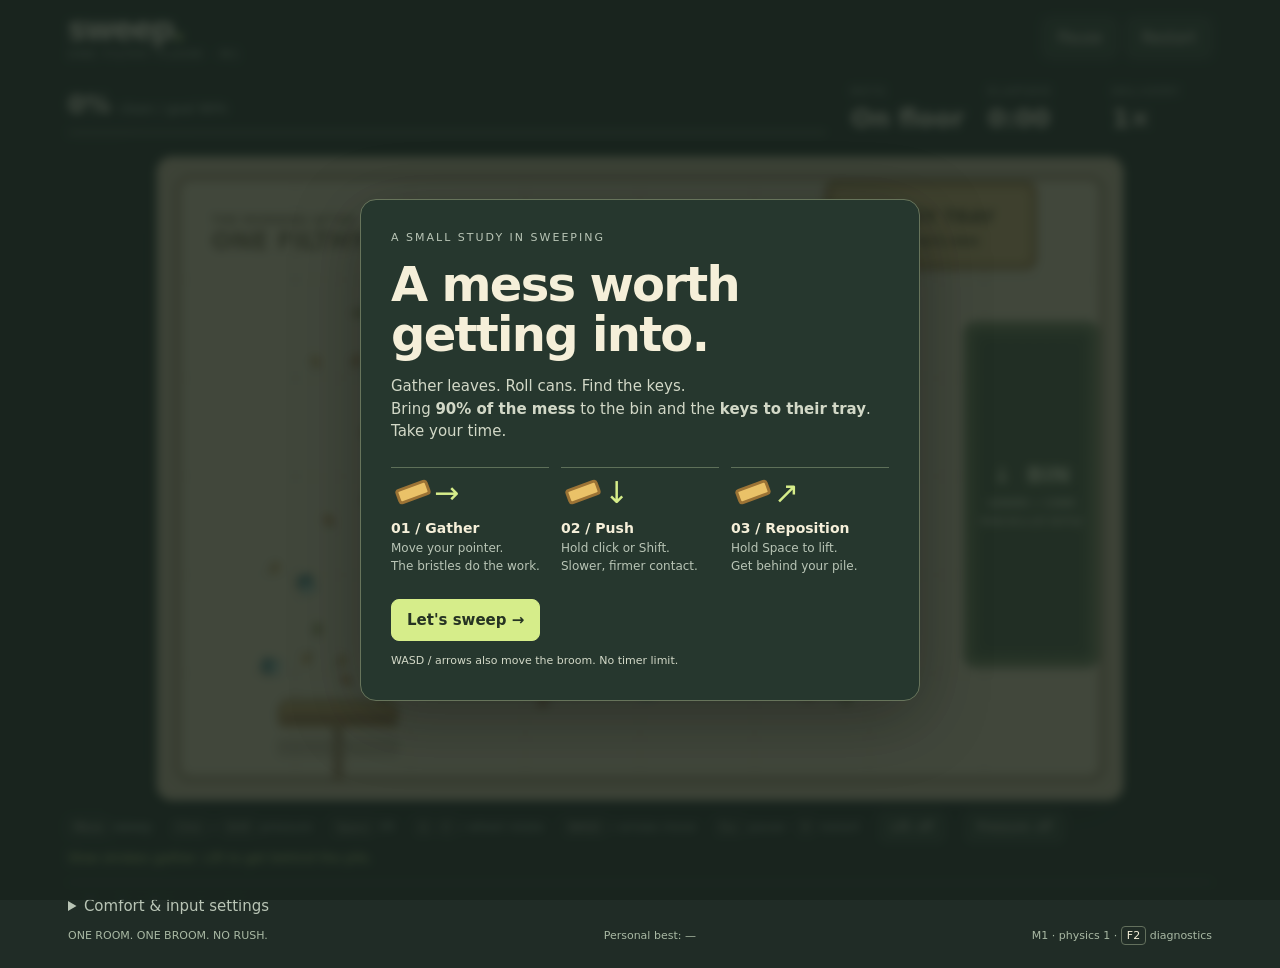
==== prototypes/m1/index.html @ b9cbade9 "Build Sweep M1 offline broom physics prototype with regression checks" ====
<!doctype html>
<html lang="en">
<head>
<meta charset="utf-8"><meta name="viewport" content="width=device-width,initial-scale=1">
<meta name="theme-color" content="#202c26"><title>Sweep — One filthy floor</title>
<style>
:root{color-scheme:dark;--bg:#202c26;--ink:#f5efd9;--muted:#b9c5b6;--lime:#d6ed8a;--line:#495548}*{box-sizing:border-box}body{margin:0;background:var(--bg);color:var(--ink);font:15px/1.5 system-ui,sans-serif}button,input{font:inherit}button{border:1px solid var(--line);border-radius:8px;padding:9px 15px;background:#304035;color:var(--ink);cursor:pointer}button:hover{background:#435643}button:focus-visible,input:focus-visible,summary:focus-visible{outline:3px solid #ffe295;outline-offset:3px}.primary{background:var(--lime);color:#263323;font-weight:750;border-color:var(--lime)}.primary:hover{background:#e8ffab}header{max-width:1200px;margin:auto;padding:20px 28px 12px;display:flex;align-items:center;justify-content:space-between;gap:16px}.brand{font-size:32px;font-weight:850;letter-spacing:-2px}.brand span{color:var(--lime)}.eyebrow{font-size:11px;letter-spacing:2px;text-transform:uppercase;color:var(--muted)}.header-actions{display:flex;gap:8px}main{max-width:1200px;margin:auto;padding:0 28px 24px}.dashboard{display:flex;align-items:center;gap:24px;padding:12px 0 18px}.clean{min-width:180px;flex:1}.metric{font-size:25px;font-weight:750;font-variant-numeric:tabular-nums}.metric small{font-size:13px;font-weight:400;color:var(--muted)}.bar{height:5px;background:#465346;border-radius:10px;margin-top:7px}.bar span{display:block;background:var(--lime);height:100%;border-radius:10px;transition:width .15s}.stat{min-width:100px}.stage{position:relative;max-width:1040px;margin:auto;border:1px solid #60705a;border-radius:16px;overflow:hidden;background:#dacdac;box-shadow:0 18px 60px #0003}canvas{width:100%;height:auto;display:block;touch-action:none;outline-offset:-5px;cursor:crosshair}.veil{position:absolute;inset:0;display:flex;align-items:center;justify-content:center;padding:20px;background:#18241dcc;backdrop-filter:blur(5px)}.veil[hidden]{display:none}.card{max-width:560px;width:100%;border:1px solid #67745b;border-radius:16px;background:#26372e;padding:30px;box-shadow:0 16px 70px #0005}.card h1{font-size:clamp(28px,4vw,48px);line-height:1.05;letter-spacing:-1.7px;margin:12px 0 16px}.card p{color:#d2d8c7;margin:12px 0}.steps{display:grid;grid-template-columns:repeat(3,1fr);gap:12px;margin:24px 0}.step{border-top:1px solid #5e7059;padding-top:12px;font-size:12px;color:var(--muted)}.step b{display:block;color:var(--ink);font-size:14px}.gesture{height:28px;position:relative;margin:0 0 10px}.gesture:before{content:"";position:absolute;left:5px;top:4px;width:28px;height:10px;background:#eac268;border:3px solid #9c7335;border-radius:4px;transform:rotate(-20deg)}.gesture:after{content:"→";position:absolute;left:43px;top:-10px;color:var(--lime);font-size:30px}.step:nth-child(2) .gesture:after{content:"↓"}.step:nth-child(3) .gesture:after{content:"↗"}.controls{display:flex;flex-wrap:wrap;align-items:center;gap:8px 18px;padding:17px 0 10px;color:var(--muted);font-size:12px}kbd{color:var(--ink);border:1px solid #63705d;padding:2px 5px;border-radius:4px;font:11px system-ui}#notice{min-height:24px;color:var(--lime);font-size:13px}details{border-top:1px solid var(--line);margin-top:10px;padding-top:12px}summary{cursor:pointer;color:var(--muted)}.settings{display:flex;flex-wrap:wrap;gap:14px 28px;padding:16px 0}.settings label{display:flex;align-items:center;gap:8px;font-size:13px}input{accent-color:var(--lime)}input[type=range]{width:100px}.foot{display:flex;justify-content:space-between;gap:14px;color:#a9b9a4;font-size:11px;padding-top:10px}.results{display:grid;grid-template-columns:1fr 1fr;gap:8px;margin:18px 0}.results div{padding:10px;background:#354739;border-radius:6px}.results b{display:block;font-size:22px}#debug{position:absolute;left:8px;bottom:8px;background:#101c16ee;color:#d6ed8a;white-space:pre;font:11px monospace;padding:8px;pointer-events:none}#debug:empty{display:none}@media(max-width:640px){header{padding:12px 14px}main{padding:0 12px 18px}.brand{font-size:27px}.eyebrow{letter-spacing:1px}.dashboard{gap:12px;padding:8px 0}.stat{min-width:60px}.clean{min-width:90px}.metric{font-size:18px}.metric small{font-size:10px}.card{padding:18px}.card h1{font-size:28px}.card p{font-size:12px}.steps{margin:12px 0;gap:8px}.gesture{display:none}.step{font-size:10px}.step b{font-size:12px}.veil{padding:10px}.header-actions button{padding:7px 10px}.foot{flex-direction:column;gap:3px}}@media(prefers-reduced-motion:reduce){.bar span{transition:none}}
.stage{max-width:min(1040px,calc((100svh - 255px)*1.5))}@media(max-width:640px){.stage{max-width:100%}.veil{position:fixed;z-index:10}.card{max-height:92svh;overflow:auto}}
header .brand{line-height:1.1}header{padding-top:12px;padding-bottom:8px}.controls{padding-top:10px;padding-bottom:5px}.controls button{padding:6px 12px}
.veil{position:fixed;z-index:10}.card{max-height:92svh;overflow:auto}
</style>
</head>
<body>
<header><div><div class="brand">sweep<span>.</span></div><div class="eyebrow">One filthy floor · M1</div></div><div class="header-actions"><button id="pause" disabled>Pause</button><button id="restart" disabled>Restart</button></div></header>
<main>
<div class="dashboard"><div class="clean"><div class="metric"><span id="clean">0</span>% <small>clean / goal 90%</small></div><div class="bar"><span id="progress" style="width:0%"></span></div></div><div class="stat"><div class="eyebrow">Keys</div><div id="keys" class="metric">On floor</div></div><div class="stat"><div class="eyebrow">Elapsed</div><div id="time" class="metric">0:00</div></div><div class="stat"><div class="eyebrow">Delivery</div><div id="combo" class="metric">1×</div></div></div>
<div class="stage"><canvas id="floor" width="960" height="640" tabindex="0" aria-label="Sweep floor. Move pointer or WASD to sweep. Shift presses, Space lifts, Q and E rotate. Deliver debris to the bin on the right and keys to the top tray."></canvas><div id="debug"></div>
<div id="overlay" class="veil"><section class="card" id="card" aria-labelledby="title"><div class="eyebrow">A small study in sweeping</div><h1 id="title">A mess worth<br>getting into.</h1><p>Gather leaves. Roll cans. Find the keys.<br>Bring <strong>90% of the mess</strong> to the bin and the <strong>keys to their tray</strong>. Take your time.</p><div class="steps"><div class="step"><div class="gesture"></div><b>01 / Gather</b>Move your pointer.<br>The bristles do the work.</div><div class="step"><div class="gesture"></div><b>02 / Push</b>Hold click or Shift.<br>Slower, firmer contact.</div><div class="step"><div class="gesture"></div><b>03 / Reposition</b>Hold Space to lift.<br>Get behind your pile.</div></div><button id="start" class="primary">Let's sweep →</button><p style="font-size:11px;margin-bottom:0">WASD / arrows also move the broom. No timer limit.</p></section></div></div>
<div class="controls"><span><kbd>Move</kbd> sweep</span><span><kbd>Click</kbd> / <kbd>Shift</kbd> pressure</span><span><kbd>Space</kbd> lift</span><span><kbd>Q</kbd> <kbd>E</kbd> / wheel rotate</span><span><kbd>WASD</kbd> / arrows move</span><span><kbd>Esc</kbd> pause · <kbd>R</kbd> restart</span><button id="lift" aria-pressed="false">Lift: off</button><button id="pressure" aria-pressed="false">Pressure: off</button></div>
<div id="notice" role="status" aria-live="polite">Slow strokes gather. Lift to get behind the pile.</div>
<details id="options"><summary>Comfort & input settings</summary><div class="settings"><label>Response speed <input id="sensitivity" type="range" min="0.5" max="1.5" step="0.1" value="1"></label><label>Smoothing <input id="smoothing" type="range" min="0" max="0.12" step="0.01" value="0.03"></label><label><input id="togglePressure" type="checkbox">Toggle pressure key/click</label><label><input id="toggleLift" type="checkbox">Toggle lift key</label><label><input id="contrast" type="checkbox">High contrast</label><label><input id="quiet" type="checkbox">Mute sound</label><label><input id="reduced" type="checkbox">Reduce effects</label><label><input id="highlight" type="checkbox" checked>Highlight last debris</label><button id="recover">Return keys to floor</button><button id="resetLocal">Reset local settings & best</button></div></details>
<div class="foot"><span>ONE ROOM. ONE BROOM. NO RUSH.</span><span id="record">Personal best: —</span><span>M1 · physics 1 · <kbd>F2</kbd> diagnostics</span></div>
</main>
<script id="simulation">
'use strict';
// The simulation has no DOM, random clock, rendering or storage dependencies.
const SweepCore=(()=>{
const W=960,H=640,DT=1/120,BOUNDS={l:24,r:936,t:24,b:616},BIN={x:802,y:164,w:134,h:344},TRAY={x:664,y:24,w:210,h:88};
const clamp=(v,a,b)=>Math.max(a,Math.min(b,v));
function rng(seed){return()=>{seed=(Math.imul(seed,1664525)+1013904223)>>>0;return seed/4294967296;};}
class Hash{constructor(){this.cells=new Map();}insert(p){const key=Math.floor(p.x/32)+','+Math.floor(p.y/32);if(!this.cells.has(key))this.cells.set(key,[]);this.cells.get(key).push(p);}query(l,t,r,b){const out=[];for(let y=Math.floor(t/32);y<=Math.floor(b/32);y++)for(let x=Math.floor(l/32);x<=Math.floor(r/32);x++){const a=this.cells.get(x+','+y);if(a)out.push(...a);}return out;}}
function body(id,type,x,y){return{id,type,x,y,vx:0,vy:0,r:type==='can'?9:type==='keys'?11:5.5,weight:type==='can'?2:type==='keys'?0:1,drag:type==='can'?2.6:type==='keys'?9:11,angle:id*2.4,disposed:false,settle:0,group:null,touched:-100};}
function create(count=100){const random=rng(71421),pieces=[];for(let i=0;i<count;i++){const type=i<Math.round(count*.8)?'leaf':'can';let x,y,tries=0;do{x=105+random()*615;y=150+random()*397;tries++;}while(tries<80&&pieces.some(p=>Math.hypot(p.x-x,p.y-y)<p.r+(type==='can'?9:5.5)+2));pieces.push(body(i,type,x,y));}pieces.push(body(count,'keys',582,435));return{pieces,broom:{x:180,y:560,a:0,vx:0,vy:0,offset:0},time:0,total:pieces.reduce((s,p)=>s+p.weight,0),weight:0,disposed:0,recovered:false,score:0,strokes:0,group:null,idle:1,combo:1,maxCombo:1,complete:false,events:[],contacts:0,resets:0};}
function inZone(p,z){return p.x-p.r>=z.x&&p.x+p.r<=z.x+z.w&&p.y-p.r>=z.y&&p.y+p.r<=z.y+z.h;}
function contain(p){p.x=clamp(p.x,BOUNDS.l+p.r,BOUNDS.r-p.r);p.y=clamp(p.y,BOUNDS.t+p.r,BOUNDS.b-p.r);if(p.x<=BOUNDS.l+p.r&&p.vx<0||p.x>=BOUNDS.r-p.r&&p.vx>0)p.vx=0;if(p.y<=BOUNDS.t+p.r&&p.vy<0||p.y>=BOUNDS.b-p.r&&p.vy>0)p.vy=0;}
function recover(s){const p=s.pieces.find(p=>p.type==='keys');if(!p||p.disposed)return;p.x=730;p.y=127;p.vx=p.vy=p.settle=0;p.group=null;s.events.push({type:'reject'});}
function step(s,input,dt=DT){if(s.complete)return;s.events=[];s.time+=dt;const b=s.broom,old={x:b.x,y:b.y,a:b.a};const cap=500*(input.sensitivity||1)*(input.pressure?.7:1),tau=input.smoothing??.03;
let dx=clamp(input.x??b.x,BOUNDS.l+8,BOUNDS.r-8)-b.x,dy=clamp(input.y??b.y,BOUNDS.t+8,BOUNDS.b-8)-b.y,len=Math.hypot(dx,dy);const speed=Math.min(cap,len/Math.max(dt,tau));b.vx=len>.001?dx/len*speed:0;b.vy=len>.001?dy/len*speed:0;b.x+=b.vx*dt;b.y+=b.vy*dt;b.offset+=clamp(input.rotate||0,-1,1)*2.5*dt;
if(speed>12||input.rotate){let angle=speed>12?Math.atan2(b.vy,b.vx)+Math.PI/2+b.offset:b.a+clamp(input.rotate||0,-1,1)*2.5*dt;let delta=((angle-b.a+Math.PI*1.5)%Math.PI+Math.PI)%Math.PI-Math.PI/2;b.a+=clamp(delta,-5*dt,5*dt);}
const moving=speed>8||!!input.rotate;if(input.lift){s.group=null;s.idle=1;}else if(moving){if(!s.group){s.group={ids:new Set()};s.strokes++;}s.idle=0;}else{s.idle+=dt;if(s.idle>.35)s.group=null;}
for(const p of s.pieces){if(p.disposed)continue;p.vx*=Math.exp(-p.drag*dt);p.vy*=Math.exp(-p.drag*dt);p.x+=p.vx*dt;p.y+=p.vy*dt;p.angle+=p.vx*dt*.015;contain(p);}
if(!input.lift){const hash=new Hash();for(const p of s.pieces)if(!p.disposed)hash.insert(p);const reach=76,candidates=hash.query(Math.min(old.x,b.x)-reach,Math.min(old.y,b.y)-reach,Math.max(old.x,b.x)+reach,Math.max(old.y,b.y)+reach);const steps=Math.max(1,Math.ceil((Math.hypot(b.x-old.x,b.y-old.y)+56*Math.abs(b.a-old.a))/3));for(let k=1;k<=steps;k++){const t=k/steps,cx=old.x+(b.x-old.x)*t,cy=old.y+(b.y-old.y)*t,a=old.a+(b.a-old.a)*t,ax=Math.cos(a),ay=Math.sin(a);for(const p of candidates){const along=clamp((p.x-cx)*ax+(p.y-cy)*ay,-56,56),px=cx+ax*along,py=cy+ay*along;let nx=p.x-px,ny=p.y-py,d=Math.hypot(nx,ny),r=p.r+7;if(d>=r)continue;if(d<.0001){nx=-ay;ny=ax;d=1;}else{nx/=d;ny/=d;}const depth=r-(d===1&&p.x===px&&p.y===py?0:d);p.x+=nx*depth;p.y+=ny*depth;const angular=(b.a-old.a)/dt,cvx=b.vx-ay*along*angular,cvy=b.vy+ax*along*angular,normal=cvx*nx+cvy*ny,existing=p.vx*nx+p.vy*ny,gain=input.pressure?1.5:1,impulse=Math.max(0,Math.min(520,normal*.8*gain)-existing);p.vx+=nx*impulse;p.vy+=ny*impulse;if(input.pressure){const tangent=-p.vx*ny+p.vy*nx;p.vx+=ny*tangent*.16;p.vy-=nx*tangent*.16;}const v=Math.hypot(p.vx,p.vy);if(v>520){p.vx*=520/v;p.vy*=520/v;}contain(p);if(moving&&s.group&&p.weight>0){s.group.ids.add(p.id);p.group=s.group;p.touched=s.time;s.contacts++;}}}}
// Rebuild the uniform grid per solver pass: clusters transfer through actual contact only.
for(let iter=0;iter<4;iter++){const hash=new Hash();for(const p of s.pieces)if(!p.disposed)hash.insert(p);for(const p of s.pieces){if(p.disposed)continue;for(const q of hash.query(p.x-23,p.y-23,p.x+23,p.y+23)){if(q.id<=p.id)continue;let dx=q.x-p.x,dy=q.y-p.y,d=Math.hypot(dx,dy),r=p.r+q.r;if(d>=r)continue;if(d<.001){dx=1;dy=0;d=1;}const nx=dx/d,ny=dy/d,correction=(r-d)*.5;p.x-=nx*correction;p.y-=ny*correction;q.x+=nx*correction;q.y+=ny*correction;const relative=(q.vx-p.vx)*nx+(q.vy-p.vy)*ny;if(relative<0){const impulse=-relative*.48;p.vx-=nx*impulse;p.vy-=ny*impulse;q.vx+=nx*impulse;q.vy+=ny*impulse;}contain(p);contain(q);}}}
for(const p of s.pieces){if(p.disposed)continue;contain(p);const eligible=inZone(p,p.type==='keys'?TRAY:BIN);if(p.type==='keys'&&inZone(p,BIN)){recover(s);continue;}p.settle=eligible&&Math.hypot(p.vx,p.vy)<28?p.settle+dt:0;if(p.settle+1e-9>=.3){p.disposed=true;p.vx=p.vy=0;if(p.type==='keys'){s.recovered=true;s.score+=100;s.events.push({type:'keys'});}else{s.disposed++;s.weight+=p.weight;const combo=p.group&&s.time-p.touched<=2?clamp(1+Math.floor(p.group.ids.size/5),1,5):1;s.combo=combo;s.maxCombo=Math.max(s.maxCombo,combo);s.score+=10*combo;s.events.push({type:'dispose',x:p.x,y:p.y,combo});}}}
s.complete=s.weight>=s.total*.9&&s.recovered;
}
return{W,H,DT,BOUNDS,BIN,TRAY,create,step,body,clamp,inZone,recover};
})();
if(typeof module!=='undefined')module.exports=SweepCore;
</script>
<script id="presentation">
(()=>{'use strict';const $=id=>document.getElementById(id),C=SweepCore,canvas=$('floor'),ctx=canvas.getContext('2d');let s=C.create(),mode='start',held=new Set(),pointer={x:180,y:560,inside:false},pressed=false,lifted=false,pressureLatch=false,liftLatch=false,debug=false,acc=0,last=0,frameCost=0,simCost=0,effects=[],audio=null,lastSound=0,best=null,keyboardMode=true,frameSamples=[],costSamples=[],metrics={fps:0,p95:0};
const defaults={sensitivity:1,smoothing:.03,togglePressure:false,toggleLift:false,contrast:false,quiet:false,reduced:matchMedia('(prefers-reduced-motion: reduce)').matches,highlight:true};let settings={...defaults};const STORE='sweep.m1.physics1.v1';let storageOK=true;
try{const data=JSON.parse(localStorage.getItem(STORE)||'null');if(data){for(const k in defaults){if(typeof data.settings?.[k]===typeof defaults[k])settings[k]=data.settings[k];}settings.sensitivity=C.clamp(settings.sensitivity,.5,1.5);settings.smoothing=C.clamp(settings.smoothing,0,.12);if(Number.isFinite(data.best)&&data.best>0)best=data.best;}}catch{storageOK=false;}
function save(){try{localStorage.setItem(STORE,JSON.stringify({settings,best}));storageOK=true;}catch{storageOK=false;}record();}
function record(){$('record').textContent=(best?'Personal best: '+clock(best):'Personal best: —')+(storageOK?'':' · memory only');}function clock(t){return Math.floor(t/60)+':'+String(Math.floor(t%60)).padStart(2,'0');}
function syncSettings(){for(const k in defaults){const el=$(k);if(el.type==='checkbox')el.checked=settings[k];else el.value=settings[k];}record();}syncSettings();for(const k in defaults)$(k).addEventListener('input',()=>{settings[k]=$(k).type==='checkbox'?$(k).checked:Number($(k).value);save();});
function clearInput(){held.clear();pressed=false;lifted=false;pressureLatch=false;liftLatch=false;pointer={x:s.broom.x,y:s.broom.y,inside:false};buttons();}function buttons(){$('lift').textContent='Lift: '+(liftLatch?'on':'off');$('lift').setAttribute('aria-pressed',liftLatch);$('pressure').textContent='Pressure: '+(pressureLatch?'on':'off');$('pressure').setAttribute('aria-pressed',pressureLatch);}
function sound(type){if(settings.quiet)return;try{if(!audio)audio=new(window.AudioContext||window.webkitAudioContext)();if(audio.state==='suspended')audio.resume();if(audio.currentTime-lastSound<.065)return;lastSound=audio.currentTime;const o=audio.createOscillator(),g=audio.createGain();o.type=type==='scrape'?'triangle':'sine';const f=type==='keys'?880:type==='dispose'?440:90;o.frequency.setValueAtTime(f,audio.currentTime);o.frequency.exponentialRampToValueAtTime(f*.65,audio.currentTime+.09);g.gain.setValueAtTime(type==='scrape'?.012:.055,audio.currentTime);g.gain.exponentialRampToValueAtTime(.001,audio.currentTime+.12);o.connect(g);g.connect(audio.destination);o.start();o.stop(audio.currentTime+.13);}catch{}}
function start(){s=C.create();mode='play';acc=0;effects=[];clearInput();$('overlay').hidden=true;$('pause').disabled=false;$('restart').disabled=false;$('pause').textContent='Pause';$('notice').textContent='Slow strokes gather. Lift to get behind the pile.';$('options').open=false;canvas.focus({preventScroll:true});sound('start');}
function pause(){if(mode!=='play')return;mode='pause';acc=0;clearInput();$('overlay').hidden=false;$('card').innerHTML='<div class="eyebrow">Take your time</div><h1 id="title">Broom break.</h1><p>Your floor is right where you left it.</p><button id="resume" class="primary">Keep sweeping →</button>';$('resume').onclick=resume;$('resume').focus();$('pause').textContent='Resume';}
function resume(){if(mode!=='pause')return;clearInput();mode='play';acc=0;last=performance.now();$('overlay').hidden=true;$('pause').textContent='Pause';canvas.focus({preventScroll:true});}
function finish(){mode='result';clearInput();if(best===null||s.time<best){best=s.time;save();}$('overlay').hidden=false;$('pause').disabled=true;$('card').innerHTML='<div class="eyebrow">Keys safe. Floor saved.</div><h1 id="title">That’s better.</h1><p>A little order, made by hand.</p><div class="results"><div><b>'+Math.floor(s.weight/s.total*100)+'%</b>clean · '+s.disposed+' pieces</div><div><b>'+clock(s.time)+'</b>elapsed · no time bonus</div><div><b>'+s.strokes+'</b>grounded strokes</div><div><b>'+s.score+'</b>points · best delivery '+s.maxCombo+'×</div></div><p style="font-size:12px">Keys recovered ✓ · '+(s.disposed/Math.max(1,s.strokes)).toFixed(1)+' pieces per stroke. Try a slower, tighter pile next time.</p><button id="again" class="primary">Make a mess again →</button>';$('again').onclick=start;$('again').focus();$('notice').textContent='Cleanup complete. Same mess, another route?';sound('keys');}
$('start').onclick=start;$('restart').onclick=start;$('pause').onclick=()=>mode==='pause'?resume():pause();$('lift').onclick=()=>{if(mode==='play'){liftLatch=!liftLatch;buttons();canvas.focus({preventScroll:true});}};$('pressure').onclick=()=>{if(mode==='play'){pressureLatch=!pressureLatch;buttons();canvas.focus({preventScroll:true});}};$('recover').onclick=()=>{if(mode==='play'&&!s.recovered){C.recover(s);$('notice').textContent='Keys returned below their tray. Push them upward into it.';}};$('resetLocal').onclick=()=>{settings={...defaults};best=null;try{localStorage.removeItem(STORE);storageOK=true;}catch{storageOK=false;}syncSettings();$('notice').textContent='Local settings and personal best reset.';};
function eventPoint(e){keyboardMode=false;const r=canvas.getBoundingClientRect();if(e.clientX<r.left||e.clientX>r.right||e.clientY<r.top||e.clientY>r.bottom){pointer.inside=false;pressed=false;return;}pointer.x=C.clamp((e.clientX-r.left)/r.width*C.W,24,936);pointer.y=C.clamp((e.clientY-r.top)/r.height*C.H,24,616);pointer.inside=true;}
canvas.addEventListener('pointermove',e=>{if(mode==='play')eventPoint(e);});canvas.addEventListener('pointerdown',e=>{if(mode!=='play'||e.button!==0)return;eventPoint(e);canvas.focus({preventScroll:true});canvas.setPointerCapture(e.pointerId);if(settings.togglePressure){pressureLatch=!pressureLatch;buttons();}else pressed=true;});canvas.addEventListener('pointerup',()=>{pressed=false;});canvas.addEventListener('pointercancel',()=>{pressed=false;pointer.inside=false;});canvas.addEventListener('pointerleave',()=>{pressed=false;pointer.inside=false;pointer.x=s.broom.x;pointer.y=s.broom.y;});canvas.addEventListener('wheel',e=>{if(mode!=='play')return;e.preventDefault();s.broom.offset+=Math.sign(e.deltaY)*.15;},{passive:false});canvas.addEventListener('contextmenu',e=>e.preventDefault());
const keys=['w','a','s','d','arrowup','arrowdown','arrowleft','arrowright','q','e','shift',' ','r','escape','f2'];window.addEventListener('keydown',e=>{if(/INPUT|SUMMARY/.test(e.target.tagName))return;const k=e.key.toLowerCase();if(!keys.includes(k))return;e.preventDefault();if(e.repeat)return;if(k==='f2'){debug=!debug;return;}if(k==='escape'){mode==='play'?pause():resume();return;}if(k==='r'&&mode!=='start'){start();return;}if(mode!=='play')return;held.add(k);if(['w','a','s','d','arrowup','arrowdown','arrowleft','arrowright','q','e','shift',' '].includes(k))keyboardMode=true;if(k==='shift'&&settings.togglePressure){pressureLatch=!pressureLatch;buttons();}if(k===' '&&settings.toggleLift){liftLatch=!liftLatch;buttons();}});window.addEventListener('keyup',e=>held.delete(e.key.toLowerCase()));window.addEventListener('blur',pause);document.addEventListener('visibilitychange',()=>{if(document.hidden)pause();});
function input(){const kx=(held.has('d')||held.has('arrowright')?1:0)-(held.has('a')||held.has('arrowleft')?1:0),ky=(held.has('s')||held.has('arrowdown')?1:0)-(held.has('w')||held.has('arrowup')?1:0);const keyboard=kx||ky;if(keyboard){const d=Math.hypot(kx,ky);pointer.x=s.broom.x+kx/d*280*Math.max(C.DT,settings.smoothing);pointer.y=s.broom.y+ky/d*280*Math.max(C.DT,settings.smoothing);pointer.inside=false;}return{x:pointer.inside||keyboard?pointer.x:s.broom.x,y:pointer.inside||keyboard?pointer.y:s.broom.y,pressure:pressed||pressureLatch||(!settings.togglePressure&&held.has('shift')),lift:liftLatch||(!settings.toggleLift&&held.has(' '))||(!pointer.inside&&!keyboardMode),rotate:(held.has('e')?1:0)-(held.has('q')?1:0),sensitivity:settings.sensitivity,smoothing:settings.smoothing};}
function round(x,y,w,h,r,fill,stroke){ctx.beginPath();ctx.roundRect(x,y,w,h,r);if(fill){ctx.fillStyle=fill;ctx.fill();}if(stroke){ctx.strokeStyle=stroke;ctx.stroke();}}function text(str,x,y,size,color,align='left'){ctx.fillStyle=color;ctx.font='600 '+size+'px system-ui';ctx.textAlign=align;ctx.fillText(str,x,y);}
function render(){const high=settings.contrast;ctx.clearRect(0,0,960,640);ctx.fillStyle=high?'#f5e9c9':'#cfbf9e';ctx.fillRect(0,0,960,640);round(17,17,926,606,16,'#ab9877');round(24,24,912,592,10,high?'#f9edcf':'#e4d6b5');ctx.strokeStyle=high?'#d4c5a1':'#d4c39f';ctx.lineWidth=1;for(let x=24;x<936;x+=114){ctx.beginPath();ctx.moveTo(x,24);ctx.lineTo(x,616);ctx.stroke();}for(let y=24;y<616;y+=98){ctx.beginPath();ctx.moveTo(24,y);ctx.lineTo(936,y);ctx.stroke();}text('THE MORNING AFTER',54,67,12,'#817252');text('ONE FILTHY FLOOR',54,92,24,'#766444');
const z=C.BIN;round(z.x,z.y,z.w,z.h,12,'#74845b','#45583f');round(z.x+9,z.y+10,z.w-18,z.h-20,7,'#475b40');ctx.setLineDash([6,6]);round(z.x+14,z.y+16,z.w-28,z.h-32,5,null,'#bdd08b');ctx.setLineDash([]);text('↓  BIN',z.x+z.w/2,z.y+z.h/2-12,22,'#e4ecc8','center');text('LEAVES + CANS',z.x+z.w/2,z.y+z.h/2+12,10,'#ced7b8','center');text('PUSH IN & LET SETTLE',z.x+z.w/2,z.y+z.h/2+30,8,'#ced7b8','center');
const t=C.TRAY;round(t.x,t.y,t.w,t.h,10,'#b18b50','#816232');round(t.x+6,t.y+6,t.w-12,t.h-12,7,'#d5b573');text(s.recovered?'✓  KEYS SAFE':'⚿  KEY TRAY',t.x+t.w/2,t.y+42,18,'#514324','center');text(s.recovered?'NICE SAVE':'PUSH KEYS HERE',t.x+t.w/2,t.y+64,10,'#514324','center');
if(s.weight/s.total>=.75&&settings.highlight){for(const p of s.pieces){if(p.disposed)continue;ctx.beginPath();ctx.arc(p.x,p.y,p.r+7,0,Math.PI*2);ctx.strokeStyle=p.type==='keys'?'#835112':'#7a5330';ctx.lineWidth=2;ctx.stroke();}}
for(const p of s.pieces){if(p.disposed)continue;ctx.save();ctx.translate(p.x,p.y);ctx.rotate(p.angle);ctx.fillStyle='#62573733';ctx.beginPath();ctx.ellipse(2,3,p.r+2,p.r*.8,0,0,Math.PI*2);ctx.fill();if(p.type==='leaf'){ctx.fillStyle=high?'#752c12':['#b77036','#9e5930','#be9248','#7d833d'][p.id%4];ctx.beginPath();ctx.moveTo(-7,0);ctx.quadraticCurveTo(-2,-8,7,0);ctx.quadraticCurveTo(2,7,-7,0);ctx.fill();ctx.strokeStyle='#e1b16b';ctx.lineWidth=1;ctx.beginPath();ctx.moveTo(-5,0);ctx.lineTo(6,0);ctx.stroke();}else if(p.type==='can'){round(-7,-10,14,20,4,high?'#174f60':'#59888a','#305c62');ctx.fillStyle='#b8d2c1';ctx.fillRect(-7,-5,14,4);ctx.beginPath();ctx.ellipse(0,-8,6,2.5,0,0,7);ctx.fillStyle='#d6dac4';ctx.fill();}else{ctx.strokeStyle=high?'#291706':'#68491c';ctx.lineWidth=3;ctx.beginPath();ctx.arc(-3,-2,6,0,7);ctx.moveTo(1,2);ctx.lineTo(10,10);ctx.lineTo(13,7);ctx.moveTo(2,4);ctx.lineTo(3,14);ctx.lineTo(7,14);ctx.stroke();ctx.strokeStyle='#fff0a3';ctx.lineWidth=1;ctx.stroke();}ctx.restore();}
const key=s.pieces.find(p=>p.type==='keys');if(!key.disposed){text('KEYS',key.x,key.y-22,10,'#694819','center');}
const b=s.broom,i=input(),lift=i.lift||mode!=='play';ctx.save();ctx.translate(b.x,b.y);ctx.rotate(b.a);round(-61,4+(lift?14:0),122,19,5,'#58462933');ctx.translate(0,lift?-7:0);ctx.strokeStyle='#846244';ctx.lineWidth=9;ctx.beginPath();ctx.moveTo(0,0);ctx.lineTo(0,69);ctx.stroke();ctx.strokeStyle='#c7a477';ctx.lineWidth=3;ctx.stroke();round(-58,-8,116,21,4,i.pressure?'#cf9e47':'#dbb56b','#8f6833');for(let x=-53;x<=53;x+=5){ctx.strokeStyle=i.pressure?'#8b632c':'#a48042';ctx.lineWidth=2;ctx.beginPath();ctx.moveTo(x,-6);ctx.lineTo(x+(i.pressure?2:0),-13-(i.pressure?0:3));ctx.stroke();}round(-55,1,110,8,3,'#976743');ctx.restore();text(lift?'LIFTED':i.pressure?'FIRM':'SWEEP',b.x,b.y+94,10,'#665437','center');
if(!settings.reduced)for(const fx of effects){ctx.globalAlpha=Math.max(0,fx.life);text('+'+fx.combo+'×',fx.x,fx.y-(1-fx.life)*24,16,'#34452b','center');}ctx.globalAlpha=1;
$('clean').textContent=Math.floor(s.weight/s.total*100);$('progress').style.width=s.weight/s.total*100+'%';$('keys').textContent=s.recovered?'Safe ✓':'On floor';$('time').textContent=clock(s.time);$('combo').textContent=s.combo+'×';$('debug').textContent=debug?'physics 1 / fixed 120 Hz\n'+metrics.fps.toFixed(1)+' rendered FPS · p95 '+metrics.p95.toFixed(2)+' ms\nframe '+frameCost.toFixed(2)+' ms · sim '+simCost.toFixed(2)+' ms\nt '+s.time.toFixed(3)+' · bodies '+s.pieces.filter(p=>!p.disposed).length+'\nbroom '+Math.hypot(b.vx,b.vy).toFixed(1)+' u/s · angle '+b.a.toFixed(2)+'\ncontacts '+s.contacts+' · strokes '+s.strokes+'\nstate '+mode+' · accumulator '+acc.toFixed(4)+'\nviewport '+innerWidth+'×'+innerHeight+' · canvas '+canvas.clientWidth+'×'+canvas.clientHeight+'\n'+navigator.userAgent.match(/(?:Chrome|Firefox|Version)\/[\d.]+/)?.[0]:'';
}
function frame(now){const begin=performance.now(),elapsed=Math.min(.25,Math.max(0,(now-last)/1000));last=now;let startSim=performance.now();if(mode==='play'){acc+=elapsed;let steps=0;while(acc>=C.DT&&steps<8){const before=s.contacts;C.step(s,input());if(s.contacts>before)sound('scrape');for(const e of s.events){if(e.type==='dispose'){effects.push({...e,life:1});sound('dispose');}if(e.type==='keys'){$('notice').textContent='Keys safe. Now finish the floor.';sound('keys');}if(e.type==='reject')$('notice').textContent='Those are keys! Returned just below their tray.';}effects=effects.filter(e=>(e.life-=C.DT)>0).slice(-20);acc-=C.DT;steps++;if(s.complete){finish();break;}}if(steps===8)acc%=C.DT;}else acc=0;simCost=performance.now()-startSim;render();frameCost=performance.now()-begin;if(mode==='play'&&elapsed>0){frameSamples.push(elapsed);costSamples.push(frameCost);if(frameSamples.length>=120){metrics.fps=120/frameSamples.reduce((a,b)=>a+b,0);metrics.p95=costSamples.sort((a,b)=>a-b)[114];frameSamples=[];costSamples=[];}}requestAnimationFrame(frame);}requestAnimationFrame(frame);
})();
</script>
</body></html>
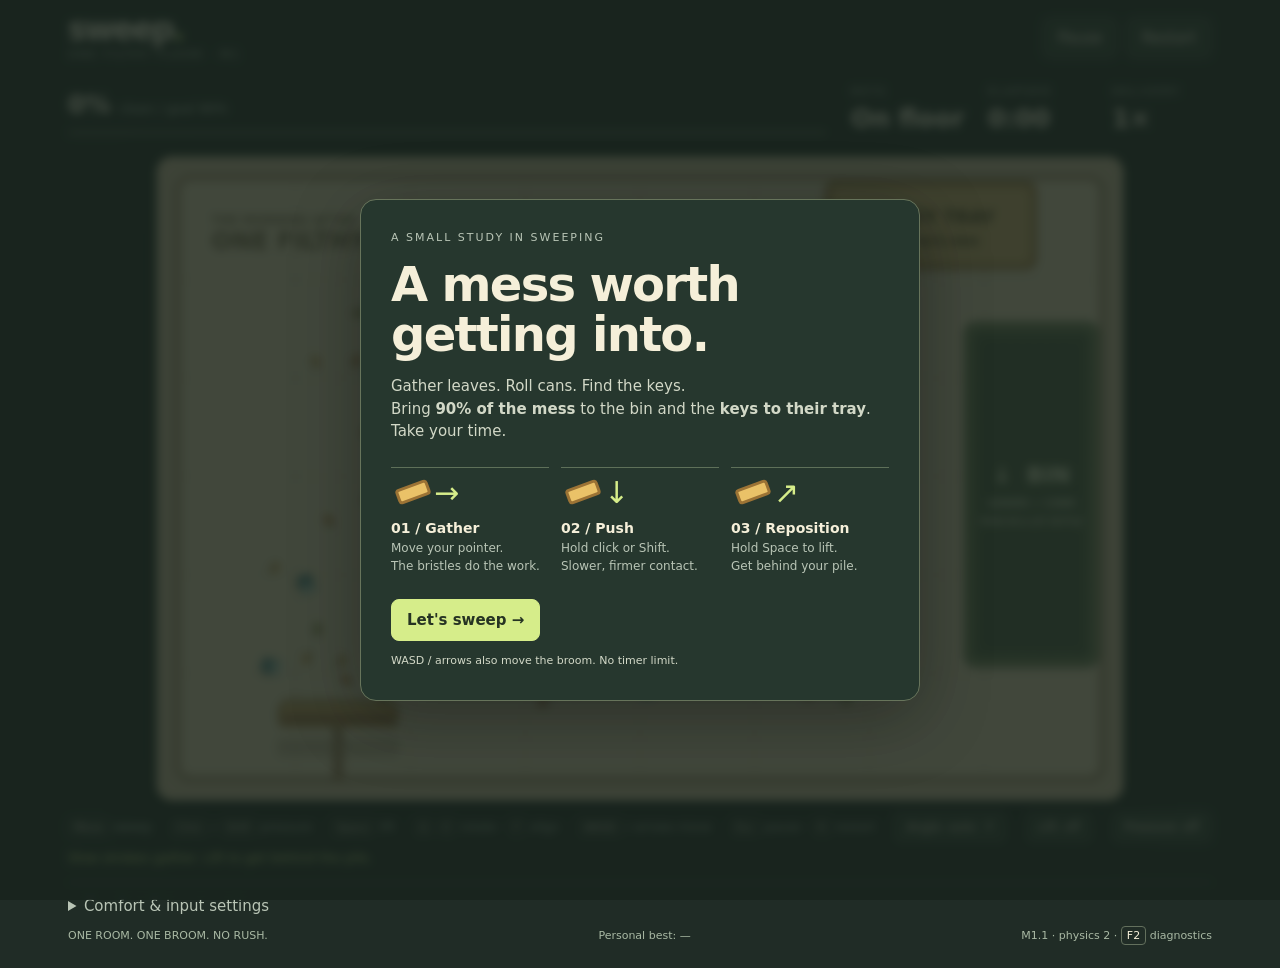
==== commit 6c34d8a2: "Fix mouse-keyboard handoff, stuck inputs and unfinished broom alignment" ====
--- a/prototypes/m1/index.html
+++ b/prototypes/m1/index.html
@@ -16,10 +16,10 @@
 <div class="dashboard"><div class="clean"><div class="metric"><span id="clean">0</span>% <small>clean / goal 90%</small></div><div class="bar"><span id="progress" style="width:0%"></span></div></div><div class="stat"><div class="eyebrow">Keys</div><div id="keys" class="metric">On floor</div></div><div class="stat"><div class="eyebrow">Elapsed</div><div id="time" class="metric">0:00</div></div><div class="stat"><div class="eyebrow">Delivery</div><div id="combo" class="metric">1×</div></div></div>
 <div class="stage"><canvas id="floor" width="960" height="640" tabindex="0" aria-label="Sweep floor. Move pointer or WASD to sweep. Shift presses, Space lifts, Q and E rotate. Deliver debris to the bin on the right and keys to the top tray."></canvas><div id="debug"></div>
 <div id="overlay" class="veil"><section class="card" id="card" aria-labelledby="title"><div class="eyebrow">A small study in sweeping</div><h1 id="title">A mess worth<br>getting into.</h1><p>Gather leaves. Roll cans. Find the keys.<br>Bring <strong>90% of the mess</strong> to the bin and the <strong>keys to their tray</strong>. Take your time.</p><div class="steps"><div class="step"><div class="gesture"></div><b>01 / Gather</b>Move your pointer.<br>The bristles do the work.</div><div class="step"><div class="gesture"></div><b>02 / Push</b>Hold click or Shift.<br>Slower, firmer contact.</div><div class="step"><div class="gesture"></div><b>03 / Reposition</b>Hold Space to lift.<br>Get behind your pile.</div></div><button id="start" class="primary">Let's sweep →</button><p style="font-size:11px;margin-bottom:0">WASD / arrows also move the broom. No timer limit.</p></section></div></div>
-<div class="controls"><span><kbd>Move</kbd> sweep</span><span><kbd>Click</kbd> / <kbd>Shift</kbd> pressure</span><span><kbd>Space</kbd> lift</span><span><kbd>Q</kbd> <kbd>E</kbd> / wheel rotate</span><span><kbd>WASD</kbd> / arrows move</span><span><kbd>Esc</kbd> pause · <kbd>R</kbd> restart</span><button id="lift" aria-pressed="false">Lift: off</button><button id="pressure" aria-pressed="false">Pressure: off</button></div>
+<div class="controls"><span><kbd>Move</kbd> sweep</span><span><kbd>Click</kbd> / <kbd>Shift</kbd> pressure</span><span><kbd>Space</kbd> lift</span><span><kbd>Q</kbd> <kbd>E</kbd> rotate · <kbd>F</kbd> align</span><span><kbd>WASD</kbd> / arrows move</span><span><kbd>Esc</kbd> pause · <kbd>R</kbd> restart</span><button id="align">Angle: auto · F</button><button id="lift" aria-pressed="false">Lift: off</button><button id="pressure" aria-pressed="false">Pressure: off</button></div>
 <div id="notice" role="status" aria-live="polite">Slow strokes gather. Lift to get behind the pile.</div>
 <details id="options"><summary>Comfort & input settings</summary><div class="settings"><label>Response speed <input id="sensitivity" type="range" min="0.5" max="1.5" step="0.1" value="1"></label><label>Smoothing <input id="smoothing" type="range" min="0" max="0.12" step="0.01" value="0.03"></label><label><input id="togglePressure" type="checkbox">Toggle pressure key/click</label><label><input id="toggleLift" type="checkbox">Toggle lift key</label><label><input id="contrast" type="checkbox">High contrast</label><label><input id="quiet" type="checkbox">Mute sound</label><label><input id="reduced" type="checkbox">Reduce effects</label><label><input id="highlight" type="checkbox" checked>Highlight last debris</label><button id="recover">Return keys to floor</button><button id="resetLocal">Reset local settings & best</button></div></details>
-<div class="foot"><span>ONE ROOM. ONE BROOM. NO RUSH.</span><span id="record">Personal best: —</span><span>M1 · physics 1 · <kbd>F2</kbd> diagnostics</span></div>
+<div class="foot"><span>ONE ROOM. ONE BROOM. NO RUSH.</span><span id="record">Personal best: —</span><span>M1.1 · physics 2 · <kbd>F2</kbd> diagnostics</span></div>
 </main>
 <script id="simulation">
 'use strict';
@@ -30,13 +30,17 @@
 function rng(seed){return()=>{seed=(Math.imul(seed,1664525)+1013904223)>>>0;return seed/4294967296;};}
 class Hash{constructor(){this.cells=new Map();}insert(p){const key=Math.floor(p.x/32)+','+Math.floor(p.y/32);if(!this.cells.has(key))this.cells.set(key,[]);this.cells.get(key).push(p);}query(l,t,r,b){const out=[];for(let y=Math.floor(t/32);y<=Math.floor(b/32);y++)for(let x=Math.floor(l/32);x<=Math.floor(r/32);x++){const a=this.cells.get(x+','+y);if(a)out.push(...a);}return out;}}
 function body(id,type,x,y){return{id,type,x,y,vx:0,vy:0,r:type==='can'?9:type==='keys'?11:5.5,weight:type==='can'?2:type==='keys'?0:1,drag:type==='can'?2.6:type==='keys'?9:11,angle:id*2.4,disposed:false,settle:0,group:null,touched:-100};}
-function create(count=100){const random=rng(71421),pieces=[];for(let i=0;i<count;i++){const type=i<Math.round(count*.8)?'leaf':'can';let x,y,tries=0;do{x=105+random()*615;y=150+random()*397;tries++;}while(tries<80&&pieces.some(p=>Math.hypot(p.x-x,p.y-y)<p.r+(type==='can'?9:5.5)+2));pieces.push(body(i,type,x,y));}pieces.push(body(count,'keys',582,435));return{pieces,broom:{x:180,y:560,a:0,vx:0,vy:0,offset:0},time:0,total:pieces.reduce((s,p)=>s+p.weight,0),weight:0,disposed:0,recovered:false,score:0,strokes:0,group:null,idle:1,combo:1,maxCombo:1,complete:false,events:[],contacts:0,resets:0};}
+function create(count=100){const random=rng(71421),pieces=[];for(let i=0;i<count;i++){const type=i<Math.round(count*.8)?'leaf':'can';let x,y,tries=0;do{x=105+random()*615;y=150+random()*397;tries++;}while(tries<80&&pieces.some(p=>Math.hypot(p.x-x,p.y-y)<p.r+(type==='can'?9:5.5)+2));pieces.push(body(i,type,x,y));}pieces.push(body(count,'keys',582,435));return{pieces,broom:{x:180,y:560,a:0,vx:0,vy:0,offset:0,autoAngle:0},time:0,total:pieces.reduce((s,p)=>s+p.weight,0),weight:0,disposed:0,recovered:false,score:0,strokes:0,group:null,idle:1,combo:1,maxCombo:1,complete:false,events:[],contacts:0,resets:0};}
 function inZone(p,z){return p.x-p.r>=z.x&&p.x+p.r<=z.x+z.w&&p.y-p.r>=z.y&&p.y+p.r<=z.y+z.h;}
 function contain(p){p.x=clamp(p.x,BOUNDS.l+p.r,BOUNDS.r-p.r);p.y=clamp(p.y,BOUNDS.t+p.r,BOUNDS.b-p.r);if(p.x<=BOUNDS.l+p.r&&p.vx<0||p.x>=BOUNDS.r-p.r&&p.vx>0)p.vx=0;if(p.y<=BOUNDS.t+p.r&&p.vy<0||p.y>=BOUNDS.b-p.r&&p.vy>0)p.vy=0;}
 function recover(s){const p=s.pieces.find(p=>p.type==='keys');if(!p||p.disposed)return;p.x=730;p.y=127;p.vx=p.vy=p.settle=0;p.group=null;s.events.push({type:'reject'});}
 function step(s,input,dt=DT){if(s.complete)return;s.events=[];s.time+=dt;const b=s.broom,old={x:b.x,y:b.y,a:b.a};const cap=500*(input.sensitivity||1)*(input.pressure?.7:1),tau=input.smoothing??.03;
-let dx=clamp(input.x??b.x,BOUNDS.l+8,BOUNDS.r-8)-b.x,dy=clamp(input.y??b.y,BOUNDS.t+8,BOUNDS.b-8)-b.y,len=Math.hypot(dx,dy);const speed=Math.min(cap,len/Math.max(dt,tau));b.vx=len>.001?dx/len*speed:0;b.vy=len>.001?dy/len*speed:0;b.x+=b.vx*dt;b.y+=b.vy*dt;b.offset+=clamp(input.rotate||0,-1,1)*2.5*dt;
-if(speed>12||input.rotate){let angle=speed>12?Math.atan2(b.vy,b.vx)+Math.PI/2+b.offset:b.a+clamp(input.rotate||0,-1,1)*2.5*dt;let delta=((angle-b.a+Math.PI*1.5)%Math.PI+Math.PI)%Math.PI-Math.PI/2;b.a+=clamp(delta,-5*dt,5*dt);}
+let dx=clamp(input.x??b.x,BOUNDS.l+8,BOUNDS.r-8)-b.x,dy=clamp(input.y??b.y,BOUNDS.t+8,BOUNDS.b-8)-b.y,len=Math.hypot(dx,dy);const speed=Math.min(cap,len/Math.max(dt,tau));b.vx=len>.001?dx/len*speed:0;b.vy=len>.001?dy/len*speed:0;b.x+=b.vx*dt;b.y+=b.vy*dt;b.offset+=clamp(input.rotate||0,-1,1)*2.5*dt;b.offset=Math.atan2(Math.sin(2*b.offset),Math.cos(2*b.offset))/2;
+// Preserve the last stroke heading, but finish its turn even after translation stops.
+if(speed>12)b.autoAngle=Math.atan2(b.vy,b.vx)+Math.PI/2;
+const angle=b.autoAngle+b.offset;
+const delta=Math.atan2(Math.sin(2*(angle-b.a)),Math.cos(2*(angle-b.a)))/2;
+b.a+=clamp(delta,-5*dt,5*dt);
 const moving=speed>8||!!input.rotate;if(input.lift){s.group=null;s.idle=1;}else if(moving){if(!s.group){s.group={ids:new Set()};s.strokes++;}s.idle=0;}else{s.idle+=dt;if(s.idle>.35)s.group=null;}
 for(const p of s.pieces){if(p.disposed)continue;p.vx*=Math.exp(-p.drag*dt);p.vy*=Math.exp(-p.drag*dt);p.x+=p.vx*dt;p.y+=p.vy*dt;p.angle+=p.vx*dt*.015;contain(p);}
 if(!input.lift){const hash=new Hash();for(const p of s.pieces)if(!p.disposed)hash.insert(p);const reach=76,candidates=hash.query(Math.min(old.x,b.x)-reach,Math.min(old.y,b.y)-reach,Math.max(old.x,b.x)+reach,Math.max(old.y,b.y)+reach);const steps=Math.max(1,Math.ceil((Math.hypot(b.x-old.x,b.y-old.y)+56*Math.abs(b.a-old.a))/3));for(let k=1;k<=steps;k++){const t=k/steps,cx=old.x+(b.x-old.x)*t,cy=old.y+(b.y-old.y)*t,a=old.a+(b.a-old.a)*t,ax=Math.cos(a),ay=Math.sin(a);for(const p of candidates){const along=clamp((p.x-cx)*ax+(p.y-cy)*ay,-56,56),px=cx+ax*along,py=cy+ay*along;let nx=p.x-px,ny=p.y-py,d=Math.hypot(nx,ny),r=p.r+7;if(d>=r)continue;if(d<.0001){nx=-ay;ny=ax;d=1;}else{nx/=d;ny/=d;}const depth=r-(d===1&&p.x===px&&p.y===py?0:d);p.x+=nx*depth;p.y+=ny*depth;const angular=(b.a-old.a)/dt,cvx=b.vx-ay*along*angular,cvy=b.vy+ax*along*angular,normal=cvx*nx+cvy*ny,existing=p.vx*nx+p.vy*ny,gain=input.pressure?1.5:1,impulse=Math.max(0,Math.min(520,normal*.8*gain)-existing);p.vx+=nx*impulse;p.vy+=ny*impulse;if(input.pressure){const tangent=-p.vx*ny+p.vy*nx;p.vx+=ny*tangent*.16;p.vy-=nx*tangent*.16;}const v=Math.hypot(p.vx,p.vy);if(v>520){p.vx*=520/v;p.vy*=520/v;}contain(p);if(moving&&s.group&&p.weight>0){s.group.ids.add(p.id);p.group=s.group;p.touched=s.time;s.contacts++;}}}}
@@ -50,23 +54,44 @@
 if(typeof module!=='undefined')module.exports=SweepCore;
 </script>
 <script id="presentation">
-(()=>{'use strict';const $=id=>document.getElementById(id),C=SweepCore,canvas=$('floor'),ctx=canvas.getContext('2d');let s=C.create(),mode='start',held=new Set(),pointer={x:180,y:560,inside:false},pressed=false,lifted=false,pressureLatch=false,liftLatch=false,debug=false,acc=0,last=0,frameCost=0,simCost=0,effects=[],audio=null,lastSound=0,best=null,keyboardMode=true,frameSamples=[],costSamples=[],metrics={fps:0,p95:0};
-const defaults={sensitivity:1,smoothing:.03,togglePressure:false,toggleLift:false,contrast:false,quiet:false,reduced:matchMedia('(prefers-reduced-motion: reduce)').matches,highlight:true};let settings={...defaults};const STORE='sweep.m1.physics1.v1';let storageOK=true;
+(()=>{'use strict';const $=id=>document.getElementById(id),C=SweepCore,canvas=$('floor'),ctx=canvas.getContext('2d');let s=C.create(),mode='start',held=new Set(),pointer={x:180,y:560,inside:false},pressed=false,lifted=false,pressureLatch=false,liftLatch=false,debug=false,acc=0,last=0,frameCost=0,simCost=0,effects=[],audio=null,lastSound=0,best=null,keyboardMode=false,frameSamples=[],costSamples=[],metrics={fps:0,p95:0};
+const defaults={sensitivity:1,smoothing:.03,togglePressure:false,toggleLift:false,contrast:false,quiet:false,reduced:matchMedia('(prefers-reduced-motion: reduce)').matches,highlight:true};let settings={...defaults};const STORE='sweep.m1.physics2.v1';let storageOK=true;
 try{const data=JSON.parse(localStorage.getItem(STORE)||'null');if(data){for(const k in defaults){if(typeof data.settings?.[k]===typeof defaults[k])settings[k]=data.settings[k];}settings.sensitivity=C.clamp(settings.sensitivity,.5,1.5);settings.smoothing=C.clamp(settings.smoothing,0,.12);if(Number.isFinite(data.best)&&data.best>0)best=data.best;}}catch{storageOK=false;}
 function save(){try{localStorage.setItem(STORE,JSON.stringify({settings,best}));storageOK=true;}catch{storageOK=false;}record();}
 function record(){$('record').textContent=(best?'Personal best: '+clock(best):'Personal best: —')+(storageOK?'':' · memory only');}function clock(t){return Math.floor(t/60)+':'+String(Math.floor(t%60)).padStart(2,'0');}
 function syncSettings(){for(const k in defaults){const el=$(k);if(el.type==='checkbox')el.checked=settings[k];else el.value=settings[k];}record();}syncSettings();for(const k in defaults)$(k).addEventListener('input',()=>{settings[k]=$(k).type==='checkbox'?$(k).checked:Number($(k).value);save();});
-function clearInput(){held.clear();pressed=false;lifted=false;pressureLatch=false;liftLatch=false;pointer={x:s.broom.x,y:s.broom.y,inside:false};buttons();}function buttons(){$('lift').textContent='Lift: '+(liftLatch?'on':'off');$('lift').setAttribute('aria-pressed',liftLatch);$('pressure').textContent='Pressure: '+(pressureLatch?'on':'off');$('pressure').setAttribute('aria-pressed',pressureLatch);}
+function clearInput(){keyboardMode=false;held.clear();pressed=false;lifted=false;pressureLatch=false;liftLatch=false;pointer={x:s.broom.x,y:s.broom.y,inside:false};buttons();}function buttons(){$('lift').textContent='Lift: '+(liftLatch?'on':'off');$('lift').setAttribute('aria-pressed',liftLatch);$('pressure').textContent='Pressure: '+(pressureLatch?'on':'off');$('pressure').setAttribute('aria-pressed',pressureLatch);}
 function sound(type){if(settings.quiet)return;try{if(!audio)audio=new(window.AudioContext||window.webkitAudioContext)();if(audio.state==='suspended')audio.resume();if(audio.currentTime-lastSound<.065)return;lastSound=audio.currentTime;const o=audio.createOscillator(),g=audio.createGain();o.type=type==='scrape'?'triangle':'sine';const f=type==='keys'?880:type==='dispose'?440:90;o.frequency.setValueAtTime(f,audio.currentTime);o.frequency.exponentialRampToValueAtTime(f*.65,audio.currentTime+.09);g.gain.setValueAtTime(type==='scrape'?.012:.055,audio.currentTime);g.gain.exponentialRampToValueAtTime(.001,audio.currentTime+.12);o.connect(g);g.connect(audio.destination);o.start();o.stop(audio.currentTime+.13);}catch{}}
 function start(){s=C.create();mode='play';acc=0;effects=[];clearInput();$('overlay').hidden=true;$('pause').disabled=false;$('restart').disabled=false;$('pause').textContent='Pause';$('notice').textContent='Slow strokes gather. Lift to get behind the pile.';$('options').open=false;canvas.focus({preventScroll:true});sound('start');}
 function pause(){if(mode!=='play')return;mode='pause';acc=0;clearInput();$('overlay').hidden=false;$('card').innerHTML='<div class="eyebrow">Take your time</div><h1 id="title">Broom break.</h1><p>Your floor is right where you left it.</p><button id="resume" class="primary">Keep sweeping →</button>';$('resume').onclick=resume;$('resume').focus();$('pause').textContent='Resume';}
 function resume(){if(mode!=='pause')return;clearInput();mode='play';acc=0;last=performance.now();$('overlay').hidden=true;$('pause').textContent='Pause';canvas.focus({preventScroll:true});}
 function finish(){mode='result';clearInput();if(best===null||s.time<best){best=s.time;save();}$('overlay').hidden=false;$('pause').disabled=true;$('card').innerHTML='<div class="eyebrow">Keys safe. Floor saved.</div><h1 id="title">That’s better.</h1><p>A little order, made by hand.</p><div class="results"><div><b>'+Math.floor(s.weight/s.total*100)+'%</b>clean · '+s.disposed+' pieces</div><div><b>'+clock(s.time)+'</b>elapsed · no time bonus</div><div><b>'+s.strokes+'</b>grounded strokes</div><div><b>'+s.score+'</b>points · best delivery '+s.maxCombo+'×</div></div><p style="font-size:12px">Keys recovered ✓ · '+(s.disposed/Math.max(1,s.strokes)).toFixed(1)+' pieces per stroke. Try a slower, tighter pile next time.</p><button id="again" class="primary">Make a mess again →</button>';$('again').onclick=start;$('again').focus();$('notice').textContent='Cleanup complete. Same mess, another route?';sound('keys');}
+function align(){if(mode!=='play')return;clearInput();s.broom.offset=0;$('notice').textContent='Broom controls reset. Your cleanup is unchanged.';canvas.focus({preventScroll:true});}
+$('align').onclick=align;
 $('start').onclick=start;$('restart').onclick=start;$('pause').onclick=()=>mode==='pause'?resume():pause();$('lift').onclick=()=>{if(mode==='play'){liftLatch=!liftLatch;buttons();canvas.focus({preventScroll:true});}};$('pressure').onclick=()=>{if(mode==='play'){pressureLatch=!pressureLatch;buttons();canvas.focus({preventScroll:true});}};$('recover').onclick=()=>{if(mode==='play'&&!s.recovered){C.recover(s);$('notice').textContent='Keys returned below their tray. Push them upward into it.';}};$('resetLocal').onclick=()=>{settings={...defaults};best=null;try{localStorage.removeItem(STORE);storageOK=true;}catch{storageOK=false;}syncSettings();$('notice').textContent='Local settings and personal best reset.';};
-function eventPoint(e){keyboardMode=false;const r=canvas.getBoundingClientRect();if(e.clientX<r.left||e.clientX>r.right||e.clientY<r.top||e.clientY>r.bottom){pointer.inside=false;pressed=false;return;}pointer.x=C.clamp((e.clientX-r.left)/r.width*C.W,24,936);pointer.y=C.clamp((e.clientY-r.top)/r.height*C.H,24,616);pointer.inside=true;}
-canvas.addEventListener('pointermove',e=>{if(mode==='play')eventPoint(e);});canvas.addEventListener('pointerdown',e=>{if(mode!=='play'||e.button!==0)return;eventPoint(e);canvas.focus({preventScroll:true});canvas.setPointerCapture(e.pointerId);if(settings.togglePressure){pressureLatch=!pressureLatch;buttons();}else pressed=true;});canvas.addEventListener('pointerup',()=>{pressed=false;});canvas.addEventListener('pointercancel',()=>{pressed=false;pointer.inside=false;});canvas.addEventListener('pointerleave',()=>{pressed=false;pointer.inside=false;pointer.x=s.broom.x;pointer.y=s.broom.y;});canvas.addEventListener('wheel',e=>{if(mode!=='play')return;e.preventDefault();s.broom.offset+=Math.sign(e.deltaY)*.15;},{passive:false});canvas.addEventListener('contextmenu',e=>e.preventDefault());
-const keys=['w','a','s','d','arrowup','arrowdown','arrowleft','arrowright','q','e','shift',' ','r','escape','f2'];window.addEventListener('keydown',e=>{if(/INPUT|SUMMARY/.test(e.target.tagName))return;const k=e.key.toLowerCase();if(!keys.includes(k))return;e.preventDefault();if(e.repeat)return;if(k==='f2'){debug=!debug;return;}if(k==='escape'){mode==='play'?pause():resume();return;}if(k==='r'&&mode!=='start'){start();return;}if(mode!=='play')return;held.add(k);if(['w','a','s','d','arrowup','arrowdown','arrowleft','arrowright','q','e','shift',' '].includes(k))keyboardMode=true;if(k==='shift'&&settings.togglePressure){pressureLatch=!pressureLatch;buttons();}if(k===' '&&settings.toggleLift){liftLatch=!liftLatch;buttons();}});window.addEventListener('keyup',e=>held.delete(e.key.toLowerCase()));window.addEventListener('blur',pause);document.addEventListener('visibilitychange',()=>{if(document.hidden)pause();});
-function input(){const kx=(held.has('d')||held.has('arrowright')?1:0)-(held.has('a')||held.has('arrowleft')?1:0),ky=(held.has('s')||held.has('arrowdown')?1:0)-(held.has('w')||held.has('arrowup')?1:0);const keyboard=kx||ky;if(keyboard){const d=Math.hypot(kx,ky);pointer.x=s.broom.x+kx/d*280*Math.max(C.DT,settings.smoothing);pointer.y=s.broom.y+ky/d*280*Math.max(C.DT,settings.smoothing);pointer.inside=false;}return{x:pointer.inside||keyboard?pointer.x:s.broom.x,y:pointer.inside||keyboard?pointer.y:s.broom.y,pressure:pressed||pressureLatch||(!settings.togglePressure&&held.has('shift')),lift:liftLatch||(!settings.toggleLift&&held.has(' '))||(!pointer.inside&&!keyboardMode),rotate:(held.has('e')?1:0)-(held.has('q')?1:0),sensitivity:settings.sensitivity,smoothing:settings.smoothing};}
+function eventPoint(e){if(e.isPrimary===false)return;
+// A deliberate mouse move takes ownership; old keyboard commands cannot fight it.
+if(keyboardMode){held.clear();pressureLatch=false;liftLatch=false;s.broom.offset=0;buttons();$('notice').textContent='Mouse control restored. Keyboard movement, lift and angle released.';}
+keyboardMode=false;if(!settings.togglePressure&&Number.isInteger(e.buttons))pressed=!!(e.buttons&1);const r=canvas.getBoundingClientRect();if(e.clientX<r.left||e.clientX>r.right||e.clientY<r.top||e.clientY>r.bottom){pointer.inside=false;pressed=false;return;}pointer.x=C.clamp((e.clientX-r.left)/r.width*C.W,24,936);pointer.y=C.clamp((e.clientY-r.top)/r.height*C.H,24,616);pointer.inside=true;}
+canvas.addEventListener('pointermove',e=>{if(mode==='play')eventPoint(e);});canvas.addEventListener('pointerdown',e=>{if(mode!=='play'||e.button!==0||e.isPrimary===false)return;eventPoint(e);canvas.focus({preventScroll:true});canvas.setPointerCapture(e.pointerId);if(settings.togglePressure){pressureLatch=!pressureLatch;buttons();}else pressed=true;});const releasePressure=()=>{pressed=false;};window.addEventListener('pointerup',releasePressure);canvas.addEventListener('lostpointercapture',releasePressure);canvas.addEventListener('pointerup',e=>{pressed=false;if(e.pointerType==='touch')pointer.inside=false;});canvas.addEventListener('pointercancel',()=>{pressed=false;pointer.inside=false;});canvas.addEventListener('pointerleave',()=>{pressed=false;pointer.inside=false;pointer.x=s.broom.x;pointer.y=s.broom.y;});canvas.addEventListener('wheel',e=>{if(mode!=='play')return;e.preventDefault(); // Scroll gestures must never change future broom steering.
+},{passive:false});canvas.addEventListener('contextmenu',e=>e.preventDefault());
+const keys=['w','a','s','d','arrowup','arrowdown','arrowleft','arrowright','q','e','shift',' ','r','f','escape','f2'];window.addEventListener('keydown',e=>{if(/INPUT|SUMMARY/.test(e.target.tagName))return;const k=e.key.toLowerCase();if(!keys.includes(k))return;e.preventDefault();if(e.repeat)return;if(k==='f2'){debug=!debug;return;}if(k==='escape'){mode==='play'?pause():resume();return;}if(k==='r'&&mode!=='start'){start();return;}if(mode!=='play')return;if(k==='f'){align();return;}held.add(k);if(['w','a','s','d','arrowup','arrowdown','arrowleft','arrowright'].includes(k))keyboardMode=true;if(k==='shift'&&settings.togglePressure){pressureLatch=!pressureLatch;buttons();}if(k===' '&&settings.toggleLift){liftLatch=!liftLatch;buttons();}});window.addEventListener('keyup',e=>held.delete(e.key.toLowerCase()));window.addEventListener('blur',pause);document.addEventListener('visibilitychange',()=>{if(document.hidden)pause();});
+// Reading controls is side-effect free; rendering cannot overwrite pointer targets.
+function input(){
+  const kx=(held.has('d')||held.has('arrowright')?1:0)-(held.has('a')||held.has('arrowleft')?1:0);
+  const ky=(held.has('s')||held.has('arrowdown')?1:0)-(held.has('w')||held.has('arrowup')?1:0);
+  const keyboard=!!(kx||ky),distance=Math.hypot(kx,ky)||1;
+  const travel=280*Math.max(C.DT,settings.smoothing);
+  const pointerActive=!keyboardMode&&pointer.inside;
+  return {
+    x:keyboard?s.broom.x+kx/distance*travel:pointerActive?pointer.x:s.broom.x,
+    y:keyboard?s.broom.y+ky/distance*travel:pointerActive?pointer.y:s.broom.y,
+    pressure:pressed||pressureLatch||(!settings.togglePressure&&held.has('shift')),
+    lift:liftLatch||(!settings.toggleLift&&held.has(' '))||(!pointer.inside&&!keyboardMode&&!keyboard),
+    rotate:(held.has('e')?1:0)-(held.has('q')?1:0),
+    sensitivity:settings.sensitivity,smoothing:settings.smoothing
+  };
+}
 function round(x,y,w,h,r,fill,stroke){ctx.beginPath();ctx.roundRect(x,y,w,h,r);if(fill){ctx.fillStyle=fill;ctx.fill();}if(stroke){ctx.strokeStyle=stroke;ctx.stroke();}}function text(str,x,y,size,color,align='left'){ctx.fillStyle=color;ctx.font='600 '+size+'px system-ui';ctx.textAlign=align;ctx.fillText(str,x,y);}
 function render(){const high=settings.contrast;ctx.clearRect(0,0,960,640);ctx.fillStyle=high?'#f5e9c9':'#cfbf9e';ctx.fillRect(0,0,960,640);round(17,17,926,606,16,'#ab9877');round(24,24,912,592,10,high?'#f9edcf':'#e4d6b5');ctx.strokeStyle=high?'#d4c5a1':'#d4c39f';ctx.lineWidth=1;for(let x=24;x<936;x+=114){ctx.beginPath();ctx.moveTo(x,24);ctx.lineTo(x,616);ctx.stroke();}for(let y=24;y<616;y+=98){ctx.beginPath();ctx.moveTo(24,y);ctx.lineTo(936,y);ctx.stroke();}text('THE MORNING AFTER',54,67,12,'#817252');text('ONE FILTHY FLOOR',54,92,24,'#766444');
 const z=C.BIN;round(z.x,z.y,z.w,z.h,12,'#74845b','#45583f');round(z.x+9,z.y+10,z.w-18,z.h-20,7,'#475b40');ctx.setLineDash([6,6]);round(z.x+14,z.y+16,z.w-28,z.h-32,5,null,'#bdd08b');ctx.setLineDash([]);text('↓  BIN',z.x+z.w/2,z.y+z.h/2-12,22,'#e4ecc8','center');text('LEAVES + CANS',z.x+z.w/2,z.y+z.h/2+12,10,'#ced7b8','center');text('PUSH IN & LET SETTLE',z.x+z.w/2,z.y+z.h/2+30,8,'#ced7b8','center');
@@ -76,7 +101,8 @@
 const key=s.pieces.find(p=>p.type==='keys');if(!key.disposed){text('KEYS',key.x,key.y-22,10,'#694819','center');}
 const b=s.broom,i=input(),lift=i.lift||mode!=='play';ctx.save();ctx.translate(b.x,b.y);ctx.rotate(b.a);round(-61,4+(lift?14:0),122,19,5,'#58462933');ctx.translate(0,lift?-7:0);ctx.strokeStyle='#846244';ctx.lineWidth=9;ctx.beginPath();ctx.moveTo(0,0);ctx.lineTo(0,69);ctx.stroke();ctx.strokeStyle='#c7a477';ctx.lineWidth=3;ctx.stroke();round(-58,-8,116,21,4,i.pressure?'#cf9e47':'#dbb56b','#8f6833');for(let x=-53;x<=53;x+=5){ctx.strokeStyle=i.pressure?'#8b632c':'#a48042';ctx.lineWidth=2;ctx.beginPath();ctx.moveTo(x,-6);ctx.lineTo(x+(i.pressure?2:0),-13-(i.pressure?0:3));ctx.stroke();}round(-55,1,110,8,3,'#976743');ctx.restore();text(lift?'LIFTED':i.pressure?'FIRM':'SWEEP',b.x,b.y+94,10,'#665437','center');
 if(!settings.reduced)for(const fx of effects){ctx.globalAlpha=Math.max(0,fx.life);text('+'+fx.combo+'×',fx.x,fx.y-(1-fx.life)*24,16,'#34452b','center');}ctx.globalAlpha=1;
-$('clean').textContent=Math.floor(s.weight/s.total*100);$('progress').style.width=s.weight/s.total*100+'%';$('keys').textContent=s.recovered?'Safe ✓':'On floor';$('time').textContent=clock(s.time);$('combo').textContent=s.combo+'×';$('debug').textContent=debug?'physics 1 / fixed 120 Hz\n'+metrics.fps.toFixed(1)+' rendered FPS · p95 '+metrics.p95.toFixed(2)+' ms\nframe '+frameCost.toFixed(2)+' ms · sim '+simCost.toFixed(2)+' ms\nt '+s.time.toFixed(3)+' · bodies '+s.pieces.filter(p=>!p.disposed).length+'\nbroom '+Math.hypot(b.vx,b.vy).toFixed(1)+' u/s · angle '+b.a.toFixed(2)+'\ncontacts '+s.contacts+' · strokes '+s.strokes+'\nstate '+mode+' · accumulator '+acc.toFixed(4)+'\nviewport '+innerWidth+'×'+innerHeight+' · canvas '+canvas.clientWidth+'×'+canvas.clientHeight+'\n'+navigator.userAgent.match(/(?:Chrome|Firefox|Version)\/[\d.]+/)?.[0]:'';
+$('align').textContent=Math.abs(s.broom.offset)<.01?'Angle: auto · F':'Angle: '+Math.round(s.broom.offset*180/Math.PI)+'° · F resets';
+$('clean').textContent=Math.floor(s.weight/s.total*100);$('progress').style.width=s.weight/s.total*100+'%';$('keys').textContent=s.recovered?'Safe ✓':'On floor';$('time').textContent=clock(s.time);$('combo').textContent=s.combo+'×';$('debug').textContent=debug?'physics 2 / fixed 120 Hz\n'+metrics.fps.toFixed(1)+' rendered FPS · p95 '+metrics.p95.toFixed(2)+' ms\nframe '+frameCost.toFixed(2)+' ms · sim '+simCost.toFixed(2)+' ms\nt '+s.time.toFixed(3)+' · bodies '+s.pieces.filter(p=>!p.disposed).length+'\nbroom '+Math.hypot(b.vx,b.vy).toFixed(1)+' u/s · angle '+b.a.toFixed(2)+' · offset '+(b.offset*180/Math.PI).toFixed(0)+'°'+ '\ninput '+(keyboardMode?'keyboard':'pointer')+' · '+(i.lift?'lifted':i.pressure?'pressure':'sweep')+'\ncontacts '+s.contacts+' · strokes '+s.strokes+'\nstate '+mode+' · accumulator '+acc.toFixed(4)+'\nviewport '+innerWidth+'×'+innerHeight+' · canvas '+canvas.clientWidth+'×'+canvas.clientHeight+'\n'+navigator.userAgent.match(/(?:Chrome|Firefox|Version)\/[\d.]+/)?.[0]:'';
 }
 function frame(now){const begin=performance.now(),elapsed=Math.min(.25,Math.max(0,(now-last)/1000));last=now;let startSim=performance.now();if(mode==='play'){acc+=elapsed;let steps=0;while(acc>=C.DT&&steps<8){const before=s.contacts;C.step(s,input());if(s.contacts>before)sound('scrape');for(const e of s.events){if(e.type==='dispose'){effects.push({...e,life:1});sound('dispose');}if(e.type==='keys'){$('notice').textContent='Keys safe. Now finish the floor.';sound('keys');}if(e.type==='reject')$('notice').textContent='Those are keys! Returned just below their tray.';}effects=effects.filter(e=>(e.life-=C.DT)>0).slice(-20);acc-=C.DT;steps++;if(s.complete){finish();break;}}if(steps===8)acc%=C.DT;}else acc=0;simCost=performance.now()-startSim;render();frameCost=performance.now()-begin;if(mode==='play'&&elapsed>0){frameSamples.push(elapsed);costSamples.push(frameCost);if(frameSamples.length>=120){metrics.fps=120/frameSamples.reduce((a,b)=>a+b,0);metrics.p95=costSamples.sort((a,b)=>a-b)[114];frameSamples=[];costSamples=[];}}requestAnimationFrame(frame);}requestAnimationFrame(frame);
 })();
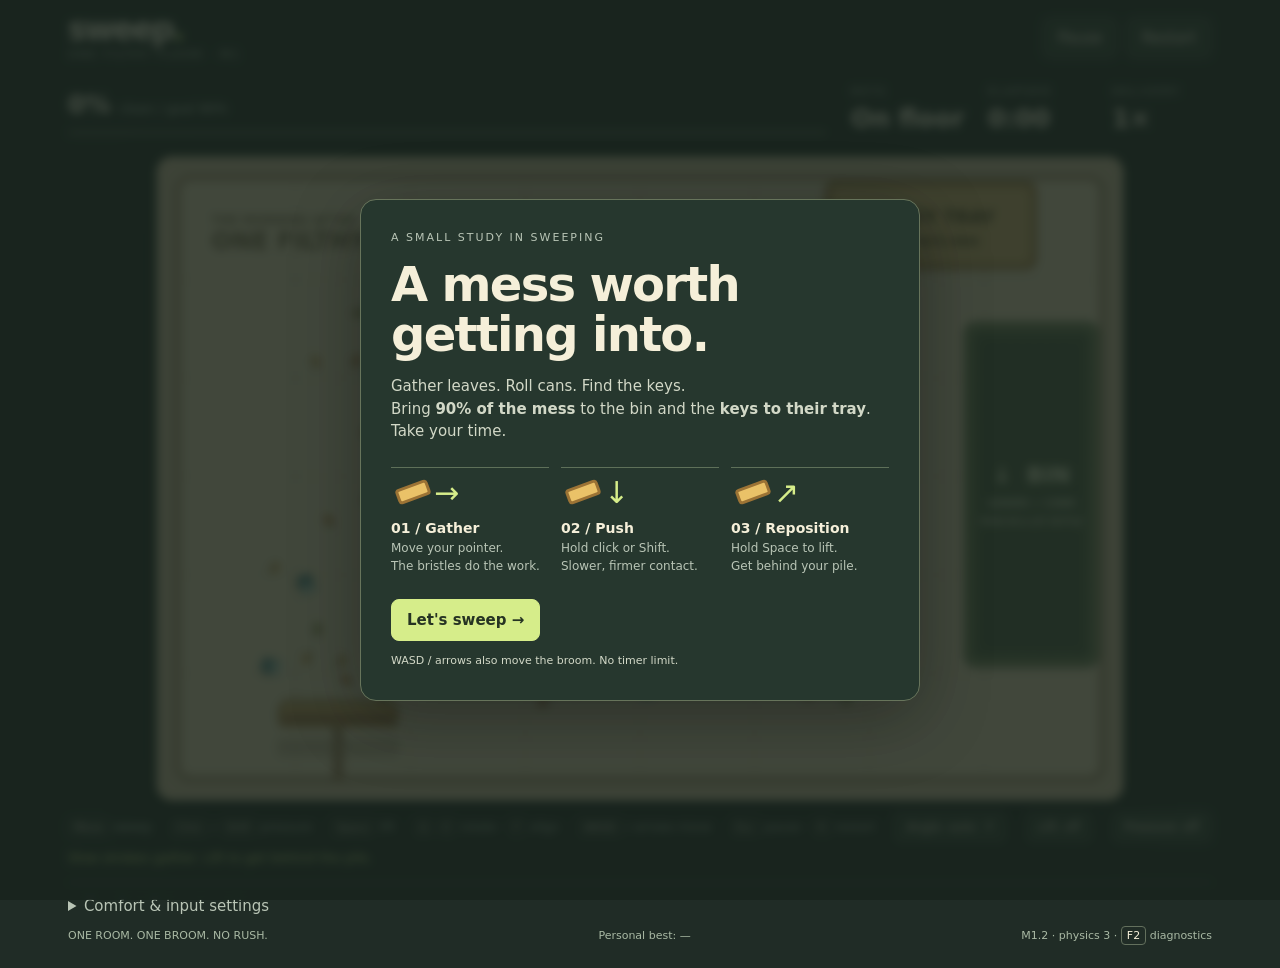
==== commit f78eaa2b: "Smooth broom acceleration, turns and rendering while reducing cursor lag" ====
--- a/prototypes/m1/index.html
+++ b/prototypes/m1/index.html
@@ -19,7 +19,7 @@
 <div class="controls"><span><kbd>Move</kbd> sweep</span><span><kbd>Click</kbd> / <kbd>Shift</kbd> pressure</span><span><kbd>Space</kbd> lift</span><span><kbd>Q</kbd> <kbd>E</kbd> rotate · <kbd>F</kbd> align</span><span><kbd>WASD</kbd> / arrows move</span><span><kbd>Esc</kbd> pause · <kbd>R</kbd> restart</span><button id="align">Angle: auto · F</button><button id="lift" aria-pressed="false">Lift: off</button><button id="pressure" aria-pressed="false">Pressure: off</button></div>
 <div id="notice" role="status" aria-live="polite">Slow strokes gather. Lift to get behind the pile.</div>
 <details id="options"><summary>Comfort & input settings</summary><div class="settings"><label>Response speed <input id="sensitivity" type="range" min="0.5" max="1.5" step="0.1" value="1"></label><label>Smoothing <input id="smoothing" type="range" min="0" max="0.12" step="0.01" value="0.03"></label><label><input id="togglePressure" type="checkbox">Toggle pressure key/click</label><label><input id="toggleLift" type="checkbox">Toggle lift key</label><label><input id="contrast" type="checkbox">High contrast</label><label><input id="quiet" type="checkbox">Mute sound</label><label><input id="reduced" type="checkbox">Reduce effects</label><label><input id="highlight" type="checkbox" checked>Highlight last debris</label><button id="recover">Return keys to floor</button><button id="resetLocal">Reset local settings & best</button></div></details>
-<div class="foot"><span>ONE ROOM. ONE BROOM. NO RUSH.</span><span id="record">Personal best: —</span><span>M1.1 · physics 2 · <kbd>F2</kbd> diagnostics</span></div>
+<div class="foot"><span>ONE ROOM. ONE BROOM. NO RUSH.</span><span id="record">Personal best: —</span><span>M1.2 · physics 3 · <kbd>F2</kbd> diagnostics</span></div>
 </main>
 <script id="simulation">
 'use strict';
@@ -30,17 +30,32 @@
 function rng(seed){return()=>{seed=(Math.imul(seed,1664525)+1013904223)>>>0;return seed/4294967296;};}
 class Hash{constructor(){this.cells=new Map();}insert(p){const key=Math.floor(p.x/32)+','+Math.floor(p.y/32);if(!this.cells.has(key))this.cells.set(key,[]);this.cells.get(key).push(p);}query(l,t,r,b){const out=[];for(let y=Math.floor(t/32);y<=Math.floor(b/32);y++)for(let x=Math.floor(l/32);x<=Math.floor(r/32);x++){const a=this.cells.get(x+','+y);if(a)out.push(...a);}return out;}}
 function body(id,type,x,y){return{id,type,x,y,vx:0,vy:0,r:type==='can'?9:type==='keys'?11:5.5,weight:type==='can'?2:type==='keys'?0:1,drag:type==='can'?2.6:type==='keys'?9:11,angle:id*2.4,disposed:false,settle:0,group:null,touched:-100};}
-function create(count=100){const random=rng(71421),pieces=[];for(let i=0;i<count;i++){const type=i<Math.round(count*.8)?'leaf':'can';let x,y,tries=0;do{x=105+random()*615;y=150+random()*397;tries++;}while(tries<80&&pieces.some(p=>Math.hypot(p.x-x,p.y-y)<p.r+(type==='can'?9:5.5)+2));pieces.push(body(i,type,x,y));}pieces.push(body(count,'keys',582,435));return{pieces,broom:{x:180,y:560,a:0,vx:0,vy:0,offset:0,autoAngle:0},time:0,total:pieces.reduce((s,p)=>s+p.weight,0),weight:0,disposed:0,recovered:false,score:0,strokes:0,group:null,idle:1,combo:1,maxCombo:1,complete:false,events:[],contacts:0,resets:0};}
+function create(count=100){const random=rng(71421),pieces=[];for(let i=0;i<count;i++){const type=i<Math.round(count*.8)?'leaf':'can';let x,y,tries=0;do{x=105+random()*615;y=150+random()*397;tries++;}while(tries<80&&pieces.some(p=>Math.hypot(p.x-x,p.y-y)<p.r+(type==='can'?9:5.5)+2));pieces.push(body(i,type,x,y));}pieces.push(body(count,'keys',582,435));return{pieces,broom:{x:180,y:560,a:0,vx:0,vy:0,offset:0,autoAngle:0,av:0,headingX:180,headingY:560},time:0,total:pieces.reduce((s,p)=>s+p.weight,0),weight:0,disposed:0,recovered:false,score:0,strokes:0,group:null,idle:1,combo:1,maxCombo:1,complete:false,events:[],contacts:0,resets:0};}
 function inZone(p,z){return p.x-p.r>=z.x&&p.x+p.r<=z.x+z.w&&p.y-p.r>=z.y&&p.y+p.r<=z.y+z.h;}
 function contain(p){p.x=clamp(p.x,BOUNDS.l+p.r,BOUNDS.r-p.r);p.y=clamp(p.y,BOUNDS.t+p.r,BOUNDS.b-p.r);if(p.x<=BOUNDS.l+p.r&&p.vx<0||p.x>=BOUNDS.r-p.r&&p.vx>0)p.vx=0;if(p.y<=BOUNDS.t+p.r&&p.vy<0||p.y>=BOUNDS.b-p.r&&p.vy>0)p.vy=0;}
-function recover(s){const p=s.pieces.find(p=>p.type==='keys');if(!p||p.disposed)return;p.x=730;p.y=127;p.vx=p.vy=p.settle=0;p.group=null;s.events.push({type:'reject'});}
-function step(s,input,dt=DT){if(s.complete)return;s.events=[];s.time+=dt;const b=s.broom,old={x:b.x,y:b.y,a:b.a};const cap=500*(input.sensitivity||1)*(input.pressure?.7:1),tau=input.smoothing??.03;
-let dx=clamp(input.x??b.x,BOUNDS.l+8,BOUNDS.r-8)-b.x,dy=clamp(input.y??b.y,BOUNDS.t+8,BOUNDS.b-8)-b.y,len=Math.hypot(dx,dy);const speed=Math.min(cap,len/Math.max(dt,tau));b.vx=len>.001?dx/len*speed:0;b.vy=len>.001?dy/len*speed:0;b.x+=b.vx*dt;b.y+=b.vy*dt;b.offset+=clamp(input.rotate||0,-1,1)*2.5*dt;b.offset=Math.atan2(Math.sin(2*b.offset),Math.cos(2*b.offset))/2;
-// Preserve the last stroke heading, but finish its turn even after translation stops.
-if(speed>12)b.autoAngle=Math.atan2(b.vy,b.vx)+Math.PI/2;
+function recover(s){const p=s.pieces.find(p=>p.type==='keys');if(!p||p.disposed)return;p.x=730;p.y=127;p.prevX=p.x;p.prevY=p.y;p.vx=p.vy=p.settle=0;p.group=null;s.events.push({type:'reject'});}
+function step(s,input,dt=DT){if(s.complete)return;s.events=[];s.time+=dt;const b=s.broom,old={x:b.x,y:b.y,a:b.a};b.prevX=b.x;b.prevY=b.y;b.prevA=b.a;for(const p of s.pieces){p.prevX=p.x;p.prevY=p.y;p.prevAngle=p.angle;}const cap=650*(input.sensitivity||1)*(input.pressure?.7:1),tau=input.smoothing??.03;
+const dx=clamp(input.x??b.x,BOUNDS.l+8,BOUNDS.r-8)-b.x;
+const dy=clamp(input.y??b.y,BOUNDS.t+8,BOUNDS.b-8)-b.y;
+const len=Math.hypot(dx,dy),desiredSpeed=Math.min(cap,len/Math.max(dt,tau));
+const desiredX=len>.001?dx/len*desiredSpeed:0,desiredY=len>.001?dy/len*desiredSpeed:0;
+const changeX=desiredX-b.vx,changeY=desiredY-b.vy,change=Math.hypot(changeX,changeY);
+const acceleration=12000*(input.pressure?.7:1),ramp=Math.min(1,acceleration*dt/Math.max(change,.001));
+b.vx+=changeX*ramp;b.vy+=changeY*ramp;
+// End at the cursor, without an inertial overshoot or drift on keyboard release.
+if(len<.001){b.vx=b.vy=0;}else if(Math.hypot(b.vx,b.vy)*dt>=len){b.vx=dx/dt;b.vy=dy/dt;}
+b.x+=b.vx*dt;b.y+=b.vy*dt;
+b.x=clamp(b.x,BOUNDS.l+8,BOUNDS.r-8);b.y=clamp(b.y,BOUNDS.t+8,BOUNDS.b-8);
+const speed=Math.hypot(b.vx,b.vy);
+b.offset+=clamp(input.rotate||0,-1,1)*2.5*dt;b.offset=Math.atan2(Math.sin(2*b.offset),Math.cos(2*b.offset))/2;
+// Use a short distance window so tiny pointer tremors do not whip the head around.
+const hx=b.x-b.headingX,hy=b.y-b.headingY;
+if(Math.hypot(hx,hy)>=2&&speed>12){b.autoAngle=Math.atan2(hy,hx)+Math.PI/2;b.headingX=b.x;b.headingY=b.y;}
 const angle=b.autoAngle+b.offset;
 const delta=Math.atan2(Math.sin(2*(angle-b.a)),Math.cos(2*(angle-b.a)))/2;
-b.a+=clamp(delta,-5*dt,5*dt);
+const desiredTurn=clamp(delta/.075,-7,7);
+b.av+=clamp(desiredTurn-b.av,-70*dt,70*dt);
+if(Math.abs(b.av*dt)>Math.abs(delta)){b.a+=delta;b.av=0;}else b.a+=b.av*dt;
 const moving=speed>8||!!input.rotate;if(input.lift){s.group=null;s.idle=1;}else if(moving){if(!s.group){s.group={ids:new Set()};s.strokes++;}s.idle=0;}else{s.idle+=dt;if(s.idle>.35)s.group=null;}
 for(const p of s.pieces){if(p.disposed)continue;p.vx*=Math.exp(-p.drag*dt);p.vy*=Math.exp(-p.drag*dt);p.x+=p.vx*dt;p.y+=p.vy*dt;p.angle+=p.vx*dt*.015;contain(p);}
 if(!input.lift){const hash=new Hash();for(const p of s.pieces)if(!p.disposed)hash.insert(p);const reach=76,candidates=hash.query(Math.min(old.x,b.x)-reach,Math.min(old.y,b.y)-reach,Math.max(old.x,b.x)+reach,Math.max(old.y,b.y)+reach);const steps=Math.max(1,Math.ceil((Math.hypot(b.x-old.x,b.y-old.y)+56*Math.abs(b.a-old.a))/3));for(let k=1;k<=steps;k++){const t=k/steps,cx=old.x+(b.x-old.x)*t,cy=old.y+(b.y-old.y)*t,a=old.a+(b.a-old.a)*t,ax=Math.cos(a),ay=Math.sin(a);for(const p of candidates){const along=clamp((p.x-cx)*ax+(p.y-cy)*ay,-56,56),px=cx+ax*along,py=cy+ay*along;let nx=p.x-px,ny=p.y-py,d=Math.hypot(nx,ny),r=p.r+7;if(d>=r)continue;if(d<.0001){nx=-ay;ny=ax;d=1;}else{nx/=d;ny/=d;}const depth=r-(d===1&&p.x===px&&p.y===py?0:d);p.x+=nx*depth;p.y+=ny*depth;const angular=(b.a-old.a)/dt,cvx=b.vx-ay*along*angular,cvy=b.vy+ax*along*angular,normal=cvx*nx+cvy*ny,existing=p.vx*nx+p.vy*ny,gain=input.pressure?1.5:1,impulse=Math.max(0,Math.min(520,normal*.8*gain)-existing);p.vx+=nx*impulse;p.vy+=ny*impulse;if(input.pressure){const tangent=-p.vx*ny+p.vy*nx;p.vx+=ny*tangent*.16;p.vy-=nx*tangent*.16;}const v=Math.hypot(p.vx,p.vy);if(v>520){p.vx*=520/v;p.vy*=520/v;}contain(p);if(moving&&s.group&&p.weight>0){s.group.ids.add(p.id);p.group=s.group;p.touched=s.time;s.contacts++;}}}}
@@ -55,8 +70,8 @@
 </script>
 <script id="presentation">
 (()=>{'use strict';const $=id=>document.getElementById(id),C=SweepCore,canvas=$('floor'),ctx=canvas.getContext('2d');let s=C.create(),mode='start',held=new Set(),pointer={x:180,y:560,inside:false},pressed=false,lifted=false,pressureLatch=false,liftLatch=false,debug=false,acc=0,last=0,frameCost=0,simCost=0,effects=[],audio=null,lastSound=0,best=null,keyboardMode=false,frameSamples=[],costSamples=[],metrics={fps:0,p95:0};
-const defaults={sensitivity:1,smoothing:.03,togglePressure:false,toggleLift:false,contrast:false,quiet:false,reduced:matchMedia('(prefers-reduced-motion: reduce)').matches,highlight:true};let settings={...defaults};const STORE='sweep.m1.physics2.v1';let storageOK=true;
-try{const data=JSON.parse(localStorage.getItem(STORE)||'null');if(data){for(const k in defaults){if(typeof data.settings?.[k]===typeof defaults[k])settings[k]=data.settings[k];}settings.sensitivity=C.clamp(settings.sensitivity,.5,1.5);settings.smoothing=C.clamp(settings.smoothing,0,.12);if(Number.isFinite(data.best)&&data.best>0)best=data.best;}}catch{storageOK=false;}
+const defaults={sensitivity:1,smoothing:.03,togglePressure:false,toggleLift:false,contrast:false,quiet:false,reduced:matchMedia('(prefers-reduced-motion: reduce)').matches,highlight:true};let settings={...defaults};const STORE='sweep.m1.physics3.v1';let storageOK=true;
+try{const current=JSON.parse(localStorage.getItem(STORE)||'null');const data=current||JSON.parse(localStorage.getItem('sweep.m1.physics2.v1')||'null');if(data){for(const k in defaults){if(typeof data.settings?.[k]===typeof defaults[k])settings[k]=data.settings[k];}settings.sensitivity=C.clamp(settings.sensitivity,.5,1.5);settings.smoothing=C.clamp(settings.smoothing,0,.12);if(current&&Number.isFinite(data.best)&&data.best>0)best=data.best;}}catch{storageOK=false;}
 function save(){try{localStorage.setItem(STORE,JSON.stringify({settings,best}));storageOK=true;}catch{storageOK=false;}record();}
 function record(){$('record').textContent=(best?'Personal best: '+clock(best):'Personal best: —')+(storageOK?'':' · memory only');}function clock(t){return Math.floor(t/60)+':'+String(Math.floor(t%60)).padStart(2,'0');}
 function syncSettings(){for(const k in defaults){const el=$(k);if(el.type==='checkbox')el.checked=settings[k];else el.value=settings[k];}record();}syncSettings();for(const k in defaults)$(k).addEventListener('input',()=>{settings[k]=$(k).type==='checkbox'?$(k).checked:Number($(k).value);save();});
@@ -93,16 +108,18 @@
   };
 }
 function round(x,y,w,h,r,fill,stroke){ctx.beginPath();ctx.roundRect(x,y,w,h,r);if(fill){ctx.fillStyle=fill;ctx.fill();}if(stroke){ctx.strokeStyle=stroke;ctx.stroke();}}function text(str,x,y,size,color,align='left'){ctx.fillStyle=color;ctx.font='600 '+size+'px system-ui';ctx.textAlign=align;ctx.fillText(str,x,y);}
-function render(){const high=settings.contrast;ctx.clearRect(0,0,960,640);ctx.fillStyle=high?'#f5e9c9':'#cfbf9e';ctx.fillRect(0,0,960,640);round(17,17,926,606,16,'#ab9877');round(24,24,912,592,10,high?'#f9edcf':'#e4d6b5');ctx.strokeStyle=high?'#d4c5a1':'#d4c39f';ctx.lineWidth=1;for(let x=24;x<936;x+=114){ctx.beginPath();ctx.moveTo(x,24);ctx.lineTo(x,616);ctx.stroke();}for(let y=24;y<616;y+=98){ctx.beginPath();ctx.moveTo(24,y);ctx.lineTo(936,y);ctx.stroke();}text('THE MORNING AFTER',54,67,12,'#817252');text('ONE FILTHY FLOOR',54,92,24,'#766444');
+// Render between the last two fixed steps; contact/scoring still use exact physics.
+function pose(p,alpha){return {...p,x:(p.prevX??p.x)+(p.x-(p.prevX??p.x))*alpha,y:(p.prevY??p.y)+(p.y-(p.prevY??p.y))*alpha,a:(p.prevA??p.a)+(p.a-(p.prevA??p.a))*alpha,angle:(p.prevAngle??p.angle)+(p.angle-(p.prevAngle??p.angle))*alpha};}
+function render(){const alpha=mode==='play'?C.clamp(acc/C.DT,0,1):1;const high=settings.contrast;ctx.clearRect(0,0,960,640);ctx.fillStyle=high?'#f5e9c9':'#cfbf9e';ctx.fillRect(0,0,960,640);round(17,17,926,606,16,'#ab9877');round(24,24,912,592,10,high?'#f9edcf':'#e4d6b5');ctx.strokeStyle=high?'#d4c5a1':'#d4c39f';ctx.lineWidth=1;for(let x=24;x<936;x+=114){ctx.beginPath();ctx.moveTo(x,24);ctx.lineTo(x,616);ctx.stroke();}for(let y=24;y<616;y+=98){ctx.beginPath();ctx.moveTo(24,y);ctx.lineTo(936,y);ctx.stroke();}text('THE MORNING AFTER',54,67,12,'#817252');text('ONE FILTHY FLOOR',54,92,24,'#766444');
 const z=C.BIN;round(z.x,z.y,z.w,z.h,12,'#74845b','#45583f');round(z.x+9,z.y+10,z.w-18,z.h-20,7,'#475b40');ctx.setLineDash([6,6]);round(z.x+14,z.y+16,z.w-28,z.h-32,5,null,'#bdd08b');ctx.setLineDash([]);text('↓  BIN',z.x+z.w/2,z.y+z.h/2-12,22,'#e4ecc8','center');text('LEAVES + CANS',z.x+z.w/2,z.y+z.h/2+12,10,'#ced7b8','center');text('PUSH IN & LET SETTLE',z.x+z.w/2,z.y+z.h/2+30,8,'#ced7b8','center');
 const t=C.TRAY;round(t.x,t.y,t.w,t.h,10,'#b18b50','#816232');round(t.x+6,t.y+6,t.w-12,t.h-12,7,'#d5b573');text(s.recovered?'✓  KEYS SAFE':'⚿  KEY TRAY',t.x+t.w/2,t.y+42,18,'#514324','center');text(s.recovered?'NICE SAVE':'PUSH KEYS HERE',t.x+t.w/2,t.y+64,10,'#514324','center');
-if(s.weight/s.total>=.75&&settings.highlight){for(const p of s.pieces){if(p.disposed)continue;ctx.beginPath();ctx.arc(p.x,p.y,p.r+7,0,Math.PI*2);ctx.strokeStyle=p.type==='keys'?'#835112':'#7a5330';ctx.lineWidth=2;ctx.stroke();}}
-for(const p of s.pieces){if(p.disposed)continue;ctx.save();ctx.translate(p.x,p.y);ctx.rotate(p.angle);ctx.fillStyle='#62573733';ctx.beginPath();ctx.ellipse(2,3,p.r+2,p.r*.8,0,0,Math.PI*2);ctx.fill();if(p.type==='leaf'){ctx.fillStyle=high?'#752c12':['#b77036','#9e5930','#be9248','#7d833d'][p.id%4];ctx.beginPath();ctx.moveTo(-7,0);ctx.quadraticCurveTo(-2,-8,7,0);ctx.quadraticCurveTo(2,7,-7,0);ctx.fill();ctx.strokeStyle='#e1b16b';ctx.lineWidth=1;ctx.beginPath();ctx.moveTo(-5,0);ctx.lineTo(6,0);ctx.stroke();}else if(p.type==='can'){round(-7,-10,14,20,4,high?'#174f60':'#59888a','#305c62');ctx.fillStyle='#b8d2c1';ctx.fillRect(-7,-5,14,4);ctx.beginPath();ctx.ellipse(0,-8,6,2.5,0,0,7);ctx.fillStyle='#d6dac4';ctx.fill();}else{ctx.strokeStyle=high?'#291706':'#68491c';ctx.lineWidth=3;ctx.beginPath();ctx.arc(-3,-2,6,0,7);ctx.moveTo(1,2);ctx.lineTo(10,10);ctx.lineTo(13,7);ctx.moveTo(2,4);ctx.lineTo(3,14);ctx.lineTo(7,14);ctx.stroke();ctx.strokeStyle='#fff0a3';ctx.lineWidth=1;ctx.stroke();}ctx.restore();}
-const key=s.pieces.find(p=>p.type==='keys');if(!key.disposed){text('KEYS',key.x,key.y-22,10,'#694819','center');}
-const b=s.broom,i=input(),lift=i.lift||mode!=='play';ctx.save();ctx.translate(b.x,b.y);ctx.rotate(b.a);round(-61,4+(lift?14:0),122,19,5,'#58462933');ctx.translate(0,lift?-7:0);ctx.strokeStyle='#846244';ctx.lineWidth=9;ctx.beginPath();ctx.moveTo(0,0);ctx.lineTo(0,69);ctx.stroke();ctx.strokeStyle='#c7a477';ctx.lineWidth=3;ctx.stroke();round(-58,-8,116,21,4,i.pressure?'#cf9e47':'#dbb56b','#8f6833');for(let x=-53;x<=53;x+=5){ctx.strokeStyle=i.pressure?'#8b632c':'#a48042';ctx.lineWidth=2;ctx.beginPath();ctx.moveTo(x,-6);ctx.lineTo(x+(i.pressure?2:0),-13-(i.pressure?0:3));ctx.stroke();}round(-55,1,110,8,3,'#976743');ctx.restore();text(lift?'LIFTED':i.pressure?'FIRM':'SWEEP',b.x,b.y+94,10,'#665437','center');
+if(s.weight/s.total>=.75&&settings.highlight){for(const body of s.pieces){const p=pose(body,alpha);if(p.disposed)continue;ctx.beginPath();ctx.arc(p.x,p.y,p.r+7,0,Math.PI*2);ctx.strokeStyle=p.type==='keys'?'#835112':'#7a5330';ctx.lineWidth=2;ctx.stroke();}}
+for(const body of s.pieces){const p=pose(body,alpha);if(p.disposed)continue;ctx.save();ctx.translate(p.x,p.y);ctx.rotate(p.angle);ctx.fillStyle='#62573733';ctx.beginPath();ctx.ellipse(2,3,p.r+2,p.r*.8,0,0,Math.PI*2);ctx.fill();if(p.type==='leaf'){ctx.fillStyle=high?'#752c12':['#b77036','#9e5930','#be9248','#7d833d'][p.id%4];ctx.beginPath();ctx.moveTo(-7,0);ctx.quadraticCurveTo(-2,-8,7,0);ctx.quadraticCurveTo(2,7,-7,0);ctx.fill();ctx.strokeStyle='#e1b16b';ctx.lineWidth=1;ctx.beginPath();ctx.moveTo(-5,0);ctx.lineTo(6,0);ctx.stroke();}else if(p.type==='can'){round(-7,-10,14,20,4,high?'#174f60':'#59888a','#305c62');ctx.fillStyle='#b8d2c1';ctx.fillRect(-7,-5,14,4);ctx.beginPath();ctx.ellipse(0,-8,6,2.5,0,0,7);ctx.fillStyle='#d6dac4';ctx.fill();}else{ctx.strokeStyle=high?'#291706':'#68491c';ctx.lineWidth=3;ctx.beginPath();ctx.arc(-3,-2,6,0,7);ctx.moveTo(1,2);ctx.lineTo(10,10);ctx.lineTo(13,7);ctx.moveTo(2,4);ctx.lineTo(3,14);ctx.lineTo(7,14);ctx.stroke();ctx.strokeStyle='#fff0a3';ctx.lineWidth=1;ctx.stroke();}ctx.restore();}
+const key=pose(s.pieces.find(p=>p.type==='keys'),alpha);if(!key.disposed){text('KEYS',key.x,key.y-22,10,'#694819','center');}
+const b=pose(s.broom,alpha),i=input(),lift=i.lift||mode!=='play';ctx.save();ctx.translate(b.x,b.y);ctx.rotate(b.a);round(-61,4+(lift?14:0),122,19,5,'#58462933');ctx.translate(0,lift?-7:0);ctx.strokeStyle='#846244';ctx.lineWidth=9;ctx.beginPath();ctx.moveTo(0,0);ctx.lineTo(0,69);ctx.stroke();ctx.strokeStyle='#c7a477';ctx.lineWidth=3;ctx.stroke();round(-58,-8,116,21,4,i.pressure?'#cf9e47':'#dbb56b','#8f6833');for(let x=-53;x<=53;x+=5){ctx.strokeStyle=i.pressure?'#8b632c':'#a48042';ctx.lineWidth=2;ctx.beginPath();ctx.moveTo(x,-6);ctx.lineTo(x+(i.pressure?2:0),-13-(i.pressure?0:3));ctx.stroke();}round(-55,1,110,8,3,'#976743');ctx.restore();text(lift?'LIFTED':i.pressure?'FIRM':'SWEEP',b.x,b.y+94,10,'#665437','center');
 if(!settings.reduced)for(const fx of effects){ctx.globalAlpha=Math.max(0,fx.life);text('+'+fx.combo+'×',fx.x,fx.y-(1-fx.life)*24,16,'#34452b','center');}ctx.globalAlpha=1;
 $('align').textContent=Math.abs(s.broom.offset)<.01?'Angle: auto · F':'Angle: '+Math.round(s.broom.offset*180/Math.PI)+'° · F resets';
-$('clean').textContent=Math.floor(s.weight/s.total*100);$('progress').style.width=s.weight/s.total*100+'%';$('keys').textContent=s.recovered?'Safe ✓':'On floor';$('time').textContent=clock(s.time);$('combo').textContent=s.combo+'×';$('debug').textContent=debug?'physics 2 / fixed 120 Hz\n'+metrics.fps.toFixed(1)+' rendered FPS · p95 '+metrics.p95.toFixed(2)+' ms\nframe '+frameCost.toFixed(2)+' ms · sim '+simCost.toFixed(2)+' ms\nt '+s.time.toFixed(3)+' · bodies '+s.pieces.filter(p=>!p.disposed).length+'\nbroom '+Math.hypot(b.vx,b.vy).toFixed(1)+' u/s · angle '+b.a.toFixed(2)+' · offset '+(b.offset*180/Math.PI).toFixed(0)+'°'+ '\ninput '+(keyboardMode?'keyboard':'pointer')+' · '+(i.lift?'lifted':i.pressure?'pressure':'sweep')+'\ncontacts '+s.contacts+' · strokes '+s.strokes+'\nstate '+mode+' · accumulator '+acc.toFixed(4)+'\nviewport '+innerWidth+'×'+innerHeight+' · canvas '+canvas.clientWidth+'×'+canvas.clientHeight+'\n'+navigator.userAgent.match(/(?:Chrome|Firefox|Version)\/[\d.]+/)?.[0]:'';
+$('clean').textContent=Math.floor(s.weight/s.total*100);$('progress').style.width=s.weight/s.total*100+'%';$('keys').textContent=s.recovered?'Safe ✓':'On floor';$('time').textContent=clock(s.time);$('combo').textContent=s.combo+'×';$('debug').textContent=debug?'physics 3 / fixed 120 Hz\n'+metrics.fps.toFixed(1)+' rendered FPS · p95 '+metrics.p95.toFixed(2)+' ms\nframe '+frameCost.toFixed(2)+' ms · sim '+simCost.toFixed(2)+' ms\nt '+s.time.toFixed(3)+' · bodies '+s.pieces.filter(p=>!p.disposed).length+'\nbroom '+Math.hypot(b.vx,b.vy).toFixed(1)+' u/s · angle '+b.a.toFixed(2)+' · offset '+(b.offset*180/Math.PI).toFixed(0)+'°'+ '\ninput '+(keyboardMode?'keyboard':'pointer')+' · '+(i.lift?'lifted':i.pressure?'pressure':'sweep')+'\ncontacts '+s.contacts+' · strokes '+s.strokes+'\nstate '+mode+' · accumulator '+acc.toFixed(4)+'\nviewport '+innerWidth+'×'+innerHeight+' · canvas '+canvas.clientWidth+'×'+canvas.clientHeight+'\n'+navigator.userAgent.match(/(?:Chrome|Firefox|Version)\/[\d.]+/)?.[0]:'';
 }
 function frame(now){const begin=performance.now(),elapsed=Math.min(.25,Math.max(0,(now-last)/1000));last=now;let startSim=performance.now();if(mode==='play'){acc+=elapsed;let steps=0;while(acc>=C.DT&&steps<8){const before=s.contacts;C.step(s,input());if(s.contacts>before)sound('scrape');for(const e of s.events){if(e.type==='dispose'){effects.push({...e,life:1});sound('dispose');}if(e.type==='keys'){$('notice').textContent='Keys safe. Now finish the floor.';sound('keys');}if(e.type==='reject')$('notice').textContent='Those are keys! Returned just below their tray.';}effects=effects.filter(e=>(e.life-=C.DT)>0).slice(-20);acc-=C.DT;steps++;if(s.complete){finish();break;}}if(steps===8)acc%=C.DT;}else acc=0;simCost=performance.now()-startSim;render();frameCost=performance.now()-begin;if(mode==='play'&&elapsed>0){frameSamples.push(elapsed);costSamples.push(frameCost);if(frameSamples.length>=120){metrics.fps=120/frameSamples.reduce((a,b)=>a+b,0);metrics.p95=costSamples.sort((a,b)=>a-b)[114];frameSamples=[];costSamples=[];}}requestAnimationFrame(frame);}requestAnimationFrame(frame);
 })();
